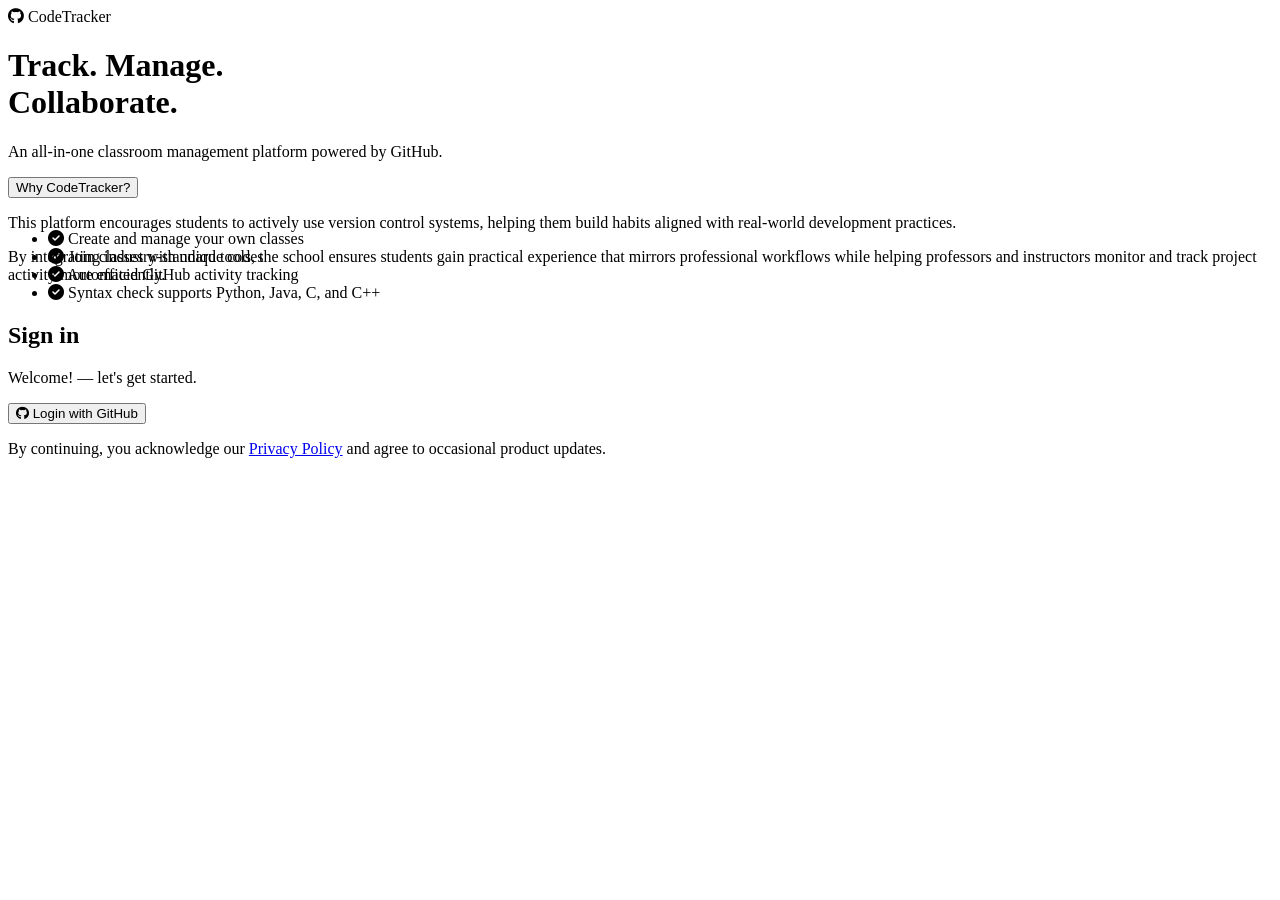
==== dashboard/index.html @ 749662f2 "Deadline Enforcement with Late Submission Flag & Classroom Search by Name" ====
<!DOCTYPE html>
<html lang="en">
<head>
    <meta charset="UTF-8">
    <meta name="viewport" content="width=device-width, initial-scale=1.0">
    <title>Dashboard - CodeTracker</title>
    <link rel="stylesheet" href="https://cdnjs.cloudflare.com/ajax/libs/font-awesome/6.4.0/css/all.min.css">
        <link rel="icon" type="image/png" href="/frontend/asset/git.png">
        <link rel="stylesheet" href="/frontend/css/dashboard.css">
</head>
<body>

    <!-- ── Header ─────────────────────────────────────────────────────────── -->
    <header class="dashboard-header">
        <div class="header-left">
            <div class="logo">
                <i class="fa-brands fa-github"></i>
                <span class="logo-text">CodeTracker</span>
            </div>
            <span class="header-divider"></span>
            <span class="header-label" id="welcomeMsg">Dashboard</span>
        </div>

        <div class="header-right">
            <div class="action-buttons">
                <button class="btn btn-compact search-class" id="searchClassBtn" type="button" aria-label="Search classrooms" aria-expanded="false" title="Search classrooms">
                    <i class="fas fa-search"></i>
                </button>
                <div class="header-search" id="headerSearch">
                    <i class="fas fa-search" aria-hidden="true"></i>
                    <input type="search" id="classSearchInput" placeholder="Search classrooms..." aria-label="Search classrooms by name" autocomplete="off">
                    <button type="button" id="clearClassSearchBtn" aria-label="Clear classroom search">
                        <i class="fas fa-times"></i>
                    </button>
                </div>
                <button class="btn btn-compact create-class" id="createClassBtn">
                    <i class="fas fa-plus"></i> <span class="btn-label">New Class</span>
                </button>
                <button class="btn btn-compact join-class" id="joinClassBtn">
                    <i class="fas fa-link"></i> <span class="btn-label">Join</span>
                </button>
            </div>

            <div class="profile">
                <div class="user-info">
                    <strong id="userName">Loading...</strong>
                </div>
                <div class="user-icon" id="userIcon"></div>

                <div class="profile-dropdown" id="profileDropdown">
                    <div class="profile-info">
                        <strong id="fullName"></strong>
                        <small id="username"></small>
                    </div>
                    <button class="dropdown-btn" id="viewProfileBtn">
                        <i class="fas fa-user-pen"></i> My Profile
                    </button>
                    <button class="dropdown-btn" id="logoutBtn">
                        <i class="fas fa-right-from-bracket"></i> Logout
                    </button>
                </div>
            </div>
        </div>
    </header>

    <!-- ── Main ───────────────────────────────────────────────────────────── -->
    <main class="dashboard-main">

        <div class="welcome-container is-hidden" id="welcomeBanner">
            <button type="button" class="welcome-hide-btn" id="hideWelcomeBtn" aria-label="Hide welcome message">&times;</button>
            <h1>Welcome, <span id="welcomeUser">User</span> 👋</h1>
            <p>We're glad to see you in the Codetracker.</p>
        </div>
        <!-- Tabs -->
        <div class="tabs-container">
            <button class="tab-button active" data-tab="created">
                My Classes <span class="tab-count">0</span>
            </button>
            <button class="tab-button" data-tab="joined">
                Joined Classes <span class="tab-count">0</span>
            </button>
        </div>

        <!-- Classroom Grid -->
        <div class="classroom-grid" id="classroomGrid">
            <div class="loading-message loading-state" aria-live="polite" aria-label="Loading classes">
                <span class="loading-spinner" aria-hidden="true"></span>
            </div>
        </div>

    </main>

    <!-- ── Create Class Modal ─────────────────────────────────────────────── -->
    <div class="modal" id="createModal">
        <div class="modal-content">
            <h2>Create New Class</h2>
            <p class="modal-subtitle">Set up your classroom with custom settings</p>

            <div>
                <label for="classNameInput">Class Name *</label>
                <input type="text" id="classNameInput" placeholder="e.g., Computer Science 101" required>
                <span class="field-hint">3–100 characters</span>
            </div>

            <div>
                <label for="classDescInput">Description</label>
                <textarea id="classDescInput" placeholder="Brief description of your class (optional)"></textarea>
                <span class="field-hint">Maximum 500 characters</span>
            </div>

            <div>
                <label for="maxStudentsInput">Maximum Students *</label>
                <input type="number" id="maxStudentsInput" value="100" min="1" max="100" required>
                <span class="field-hint">Between 1 and 100 students</span>
            </div>

            <div>
                <label class="toggle-option" for="passcodeToggle">
                    <div class="toggle-info">
                        <strong>Require Passcode</strong>
                        <small>Students need a passcode to join this class</small>
                    </div>
                    <div class="toggle-switch">
                        <input type="checkbox" id="passcodeToggle">
                        <span class="toggle-slider"></span>
                    </div>
                </label>
                <div id="passcodeSection" style="display:none;">
    <label for="passcodeInput">Passcode *</label>
    <div class="password-wrapper">
        <input type="password" id="passcodeInput" placeholder="Enter a secure passcode">
        <button type="button" class="toggle-password" data-target="passcodeInput">
            <i class="fas fa-eye"></i>
        </button>
    </div>
    <span class="field-hint">Minimum 4 characters</span>
</div>
            </div>
            <div class="modal-actions">
                <button class="btn cancel" id="cancelCreate">Cancel</button>
                <button class="btn primary" id="confirmCreate">Create Class</button>
            </div>
        </div>
    </div>

    <!-- ── Join Class Modal ───────────────────────────────────────────────── -->
    <div class="modal" id="joinModal">
        <div class="modal-content">
            <h2>Join a Class</h2>
            <p class="modal-subtitle">Enter the class code provided by your teacher</p>

            <div>
                <label for="classCodeInput">Class Code *</label>
                <input type="text" id="classCodeInput" placeholder="e.g., ABC123XYZ" required>
                <span class="field-hint">Enter the unique class code</span>
            </div>

            <div id="joinPasscodeSection" style="display:none;">
                <label for="joinPasscodeInput">Passcode *</label>
                <div class="password-wrapper">
                    <input type="password" id="joinPasscodeInput" placeholder="Enter the class passcode">
                    <button type="button" class="toggle-password" data-target="joinPasscodeInput">
                        <i class="fas fa-eye"></i>
                    </button>
                </div>
                <span class="field-hint">This field appears automatically when the class requires a passcode</span>
            </div>

            <div class="modal-actions">
                <button class="btn cancel" id="cancelJoin">Cancel</button>
                <button class="btn primary" id="confirmJoin">Join Class</button>
            </div>
        </div>
    </div>

    <!-- ── Profile Modal (Combined View + Edit) ────────────────────────── -->
    <div class="modal" id="profileModal">
        <div class="modal-content profile-modal-content">
            <div class="profile-modal-header">
                <h2><i class="fas fa-id-card"></i> My Profile</h2>
                <button class="profile-modal-close" id="closeProfileModal">&times;</button>
            </div>

            <div class="profile-modal-body">
                <!-- Left: Profile Picture -->
                <div class="profile-picture-section">
                    <div class="profile-picture-wrapper">
                        <div class="profile-picture-large" id="profilePictureLarge">
                            <span id="profileInitialsLarge"></span>
                        </div>
                        <div class="profile-picture-overlay" id="profilePictureOverlay">
                            <i class="fas fa-camera"></i>
                            <span>Change</span>
                        </div>
                    </div>
                    <input type="file" id="profilePictureInput" accept="image/*" style="display:none;">
                    <div class="profile-picture-actions">
                        <button class="btn-profile-action btn-upload" id="uploadPictureBtn">
                            <i class="fas fa-upload"></i> Upload Photo
                        </button>
                        <button class="btn-profile-action btn-remove" id="removePictureBtn">
                            <i class="fas fa-trash-alt"></i> Remove
                        </button>
                    </div>
                </div>

                <!-- Right: Editable Personal Information -->
                <div class="profile-info-section">
                    <div class="profile-form">
                        <div class="profile-form-row">
                            <div class="profile-form-group">
                                <label for="editFirstNameInput"><i class="fas fa-user"></i> First Name</label>
                                <input type="text" id="editFirstNameInput" placeholder="First name" required>
                            </div>
                            <div class="profile-form-group">
                                <label for="editLastNameInput"><i class="fas fa-user"></i> Last Name</label>
                                <input type="text" id="editLastNameInput" placeholder="Last name" required>
                            </div>
                        </div>
                        <div class="profile-form-row">
                            <div class="profile-form-group">
                                <label for="editPhoneInput"><i class="fas fa-phone"></i> Phone</label>
                                <input type="text" id="editPhoneInput" placeholder="+639171234567" required>
                            </div>
                            <div class="profile-form-group">
                                <label for="editGenderInput"><i class="fas fa-venus-mars"></i> Gender</label>
                                <select id="editGenderInput" required>
                                    <option value="MALE">Male</option>
                                    <option value="FEMALE">Female</option>
                                    <option value="OTHER">Other</option>
                                </select>
                            </div>
                        </div>
                        <div class="profile-form-group">
                            <label for="editBirthdayInput"><i class="fas fa-cake-candles"></i> Birthday</label>
                            <input type="date" id="editBirthdayInput" required>
                        </div>
                        <div class="profile-form-group">
                            <label for="editBioInput"><i class="fas fa-quote-left"></i> Bio</label>
                            <textarea id="editBioInput" placeholder="Tell something about yourself..."></textarea>
                        </div>
                        <div class="profile-form-actions">
                            <button class="btn cancel" id="cancelProfileModal">Cancel</button>
                            <button class="btn primary" id="saveProfileBtn"><i class="fas fa-check"></i> Save Changes</button>
                        </div>
                    </div>
                </div>
            </div>
        </div>
    </div>

    <!-- ── Manage Class Modal ─────────────────────────────────────────────── -->
    <div class="modal" id="manageModal">
        <div class="modal-content manage-modal-content">

            <div class="manage-modal-header">
                <div class="manage-header-title">
                    <i class="fas fa-layer-group"></i>
                    <span id="manageClassName">Classroom</span>
                </div>
                <button class="profile-modal-close" id="closeManageModal">&times;</button>
            </div>

            <div class="manage-modal-body">

                <!-- Stats -->
                <div class="manage-stats-section">
                    <p class="manage-section-label">Overview</p>
                    <div class="manage-stats-grid">
                        <div class="stat-tile">
                            <div class="stat-tile-icon students"><i class="fas fa-users"></i></div>
                            <div class="stat-tile-data">
                                <span class="stat-tile-value" id="statTotalStudents">—</span>
                                <span class="stat-tile-label">Students</span>
                            </div>
                        </div>
                        <div class="stat-tile">
                            <div class="stat-tile-icon activities"><i class="fas fa-list-check"></i></div>
                            <div class="stat-tile-data">
                                <span class="stat-tile-value" id="statTotalActivities">—</span>
                                <span class="stat-tile-label">Total Activities</span>
                            </div>
                        </div>
                        <div class="stat-tile">
                            <div class="stat-tile-icon active"><i class="fas fa-bolt"></i></div>
                            <div class="stat-tile-data">
                                <span class="stat-tile-value" id="statActiveActivities">—</span>
                                <span class="stat-tile-label">Active Activies</span>
                            </div>
                        </div>
                    </div>
                </div>

                <!-- Edit Settings -->
                <div class="manage-edit-section">
                    <p class="manage-section-label"><i class="fas fa-pen-to-square"></i> Class Settings</p>

                    <div>
                        <label for="manageNameInput">Class Name *</label>
                        <input type="text" id="manageNameInput" placeholder="e.g., Computer Science 101">
                    </div>

                    <div>
                        <label for="manageDescInput">Description</label>
                        <textarea id="manageDescInput" placeholder="Brief description (optional)"></textarea>
                    </div>

                    <div>
                        <label for="manageMaxInput">Maximum Students *</label>
                        <input type="number" id="manageMaxInput" min="1" max="100">
                    </div>

                    <div class="manage-form-actions">
                        <button class="btn primary" id="saveManageBtn"><i class="fas fa-check"></i> Save Changes</button>
                    </div>

                    <!-- Status Management -->
                    <div class="manage-status-section">
                        <div class="manage-status-header">
                            <p class="manage-section-label"><i class="fas fa-sliders-h"></i> Classroom Status</p>
                            <span class="manage-current-status" id="manageCurrentStatusBadge">Unknown</span>
                        </div>
                        <div class="status-management-row">
                            <div class="status-action-copy">
                                <strong>Close classroom</strong>
                                <small>This action is irreversible and should be used only after the class is finished.</small>
                            </div>
                            <button class="btn btn-status-update" id="updateStatusBtn"><i class="fas fa-lock"></i> Close Classroom</button>
                        </div>
                        <div class="manage-status-close-warning" id="manageCloseStatusWarning">
                            <i class="fas fa-triangle-exclamation"></i>
                            Once closed, this classroom cannot be reopened from the dashboard.
                        </div>
                    </div>
                </div>

                <!-- Danger Zone -->
                <div class="manage-danger-zone">
                    <p class="manage-section-label manage-danger-label"><i class="fas fa-triangle-exclamation"></i> Danger Zone</p>
                    <div class="danger-zone-row">
                        <div class="danger-zone-info">
                            <strong>Delete this classroom</strong>
                            <small>Irreversible. All students and activity data will be permanently removed.</small>
                        </div>
                        <button class="btn btn-danger" id="deleteClassBtn">
                            <i class="fas fa-trash-alt"></i> Delete
                        </button>
                    </div>

                    <!-- Typed confirmation (hidden until Delete is clicked) -->
                    <div class="delete-confirm-box" id="deleteConfirmBox">
                        <p class="delete-confirm-prompt">
                            Type or drag
                            <strong id="deleteConfirmTarget" draggable="true" title="Drag this classroom name into the input below"></strong>
                            into the field to confirm deletion:
                        </p>
                        <input type="text" id="deleteConfirmInput" placeholder="Type classroom name here" autocomplete="off">
                        <div class="delete-confirm-actions">
                            <button class="btn cancel" id="cancelDeleteBtn">Cancel</button>
                            <button class="btn btn-danger" id="confirmDeleteBtn" disabled>
                                <i class="fas fa-trash-alt"></i> Yes, delete permanently
                            </button>
                        </div>
                    </div>
                </div>

            </div>
        </div>
    </div>
   <div class="modal" id="tutorialModal">
    <div class="modal-content profile-modal-content">

        <div class="profile-modal-header">
            <h2><i class="fas fa-book"></i>Guides/Tutorials</h2>
            <button class="profile-modal-close" id="closeTutorialModal">&times;</button>
        </div>
        
        <div class="tutorial-container">
            <div class="tutorial-card" id="gitTutorialCard">
    <img src="/frontend/asset/gitbash.png">
    <h4>Git Bash Tutorial</h4>
    <p>Click to learn step-by-step</p>
</div>

<div class="tutorial-card" id="createClassTutorialCard">
    <i class="fas fa-plus-circle tutorial-icon"></i>
    <h4>Create Classroom</h4>
    <p>Learn how to create a class</p>
</div>

<div class="tutorial-card" id="joinClassTutorialCard">
    <i class="fas fa-sign-in-alt tutorial-icon"></i>
    <h4>Join Classroom</h4>
    <p>Learn how to join a class</p>
</div>
        </div>     
    </div>
    </div>
    
<div class="modal" id="helpModal">
    <div class="modal-content">
        <div class="profile-modal-header">
            <div class="title-container">
        <h2><i class="fab fa-github"></i> Git Tutorial</h2>
        <p class="modal-subtitle">Follow these steps to use Git version control to submit your activity.</p>
    </div>
            <button class="profile-modal-close" id="closeHelpModal">&times;</button>
        </div>
        
        <div class="tutorial-step">
            <p><b>Step 1:</b> Open the folder where your project is located.</p>
            <img src="/frontend/asset/step1.png" alt="Open Folder" class="tutorial-step-img">
        </div>

        <!-- Step 1: Right click -->
        <div class="tutorial-step">
            <p><b>Step 2:</b> Right-click inside the folder.</p>
            <img src="/frontend/asset/step8.png" alt="Right Click" class="tutorial-step-img">
        </div>

        <!-- Step 2: Show more options -->
        <div class="tutorial-step">
            <p><b>Step 3:</b> Click <em>Show more options</em> (if using Windows 11).</p>
            <img src="/frontend/asset/step2.png" alt="Show More Options" class="tutorial-step-img">
        </div>

        <!-- Step 3: Open Git Bash -->
        <div class="tutorial-step">
            <p><b>Step 4:</b> Click <em>Git Bash Here</em> to open the terminal.</p>
            <img src="/frontend/asset/step3.png" alt="Git Bash Here" class="tutorial-step-img">
        </div>

        <!-- Step 4: git add -->
        <div class="tutorial-step">
    <p><b>Step 5:</b> Type <code>git add .</code></p>
    <small>This adds all your changed files to the staging area (preparing them to be saved).</small>
    <img src="/frontend/asset/step4.png" alt="git add" class="tutorial-step-img">
</div>

<div class="tutorial-step">
    <p><b>Step 6:</b> Type <code>git commit -m "your message"</code></p>
    <small>This saves your changes with a message describing what you did.</small>
    <img src="/frontend/asset/step5.png" alt="git commit" class="tutorial-step-img">
</div>

<div class="tutorial-step">
    <p><b>Step 7:</b> Type <code>git pull</code></p>
    <small>This gets the latest updates from the repository (important before pushing).</small>
    <img src="/frontend/asset/step6.png" alt="git pull" class="tutorial-step-img">
</div>

<div class="tutorial-step">
    <p><b>Step 8:</b> Type <code>git push</code></p>
    <small>This uploads your changes to GitHub.</small>
    <img src="/frontend/asset/step7.png" alt="git push" class="tutorial-step-img">
</div>

<div class="tutorial-step">
    <p><b>Tip:</b> Want to learn more about using Git and GitHub through Git Bash?</p>
    <small>Click the <b><a class="learnmore" href="https://docs.github.com/get-started/using-git" target="_blank">
  Learn More
</a></b> button to explore a beginner-friendly guide that walks you through essential commands, version control basics, and how to manage your projects efficiently.</small>

</div>

    </div>
</div>
<div class="modal" id="createClassHelpModal">
    <div class="modal-content">
        <div class="profile-modal-header">              
            <div class="title-container">       
            <h2><i class="fas fa-plus-circle tutorial-icons"></i>Create Classroom Guide</h2>
            <p class="modal-subtitle">Follow these steps to use Git version control to submit your activity.</p>
            </div>
            
            <button class="profile-modal-close" id="closeCreateClassHelp">&times;</button>
        </div>

        <div class="tutorial-step">
            <p><b>Step 1:</b> Click "New Class".</p>
            <img src="/frontend/asset/cc4.png" alt="git pull" class="tutorial-step-img">
        </div>
        <div class="tutorial-step">
            <p><b>Step 2:</b> Fill up the class details.</p>
            <img src="/frontend/asset/cc1.png" alt="git pull" class="tutorial-step-img">
        </div>
        <div class="tutorial-step">
            <p><b>Step 3:</b> Click the switch below the "Require Passcode" (Only if creating private room).</p>
            <img src="/frontend/asset/cc2.png" alt="git pull" class="tutorial-step-img">
        </div>
        <div class="tutorial-step">
            <p><b>Step 4:</b> Click the switch below the "Require Approval" (Only if the creator wants to approve before letting some user get in).</p>
            <img src="/frontend/asset/cc3.png" alt="git pull" class="tutorial-step-img">
        </div>
        <div class="tutorial-step">
            <p><b>Step 5:</b> Click the "Create Class" to fully build to classroom.</p>
        </div>
        
    </div>
</div>

<!-- ✅ Join Class Tutorial -->
<div class="modal" id="joinClassHelpModal">
    <div class="modal-content">
        <div class="profile-modal-header">
            <div class="title-container">
            <h2><i class="fas fa-sign-in-alt tutorial-icons"></i>Join Classroom Guide</h2>
            <p class="modal-subtitle">Follow these steps to use Git version control to submit your activity.</p>
            </div>
            <button class="profile-modal-close" id="closeJoinClassHelp">&times;</button>
        </div>

        <div class="tutorial-step">
            <p><b>Step 1:</b> Click "Join".</p>
            <img src="/frontend/asset/js1.png" alt="git pull" class="tutorial-step-img">
        </div>
        <div class="tutorial-step">
            <p><b>Step 2:</b> Enter class code (Only if your joining private room).</p>
            <img src="/frontend/asset/js2.png" alt="git pull" class="tutorial-step-img">
        </div>
        <div class="tutorial-step">
            <p><b>Step 3:</b> Click "Join Class".</p>
        </div>
    </div>
</div>
    <button class="floating-dropdown-btn" id="viewTutorialsBtn"> <i class="fas fa-question"></i></button> 
    <!-- Image Preview Modal -->
<div class="image-preview" id="imagePreview">
    <span class="close-preview" id="closePreview">&times;</span>
    <img id="previewImg">
</div> 
    <script src="/frontend/script/api-client.js"></script>
    <script src="/frontend/script/dashboard.js"></script>
</body>
</html>
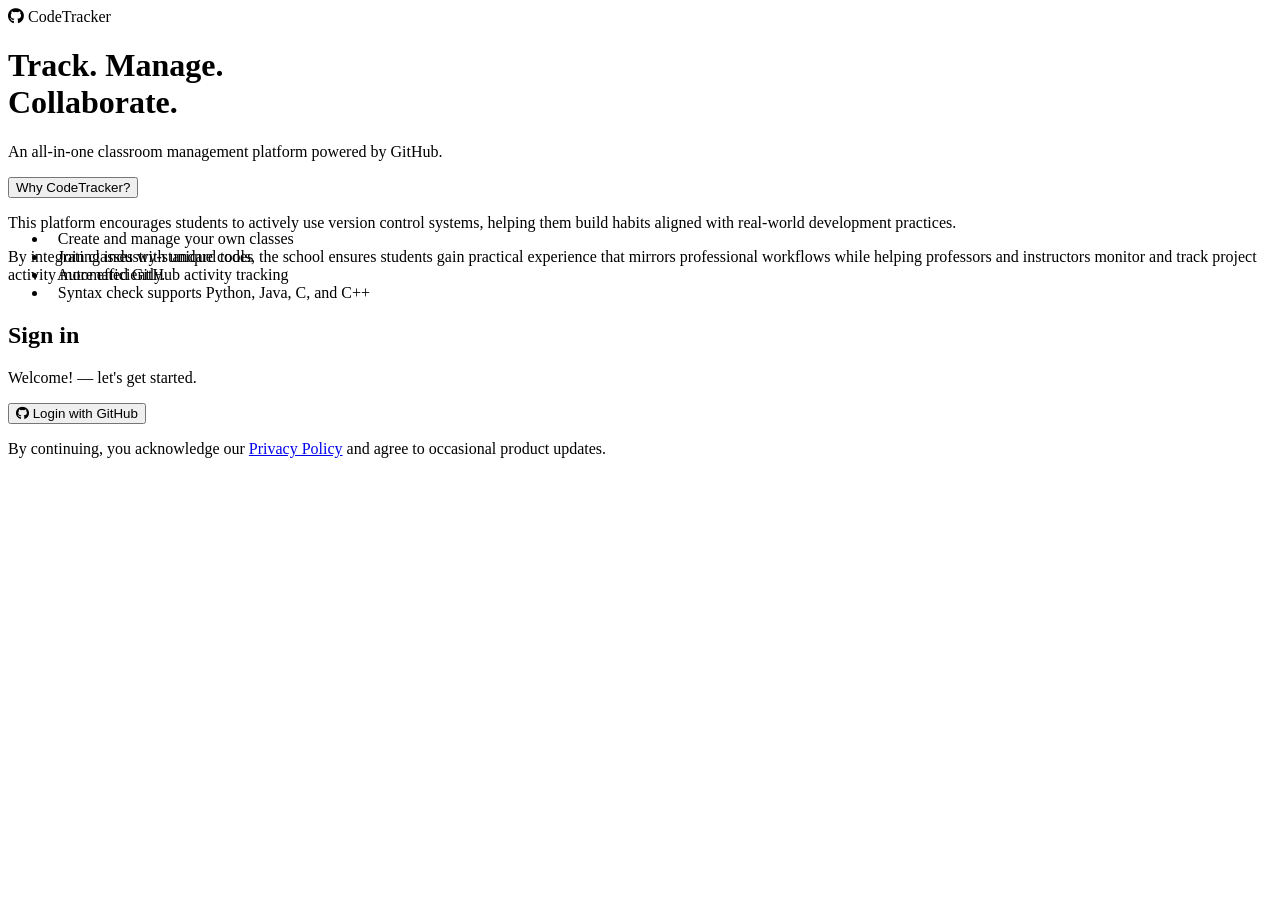
==== commit 5c17af90: "Another Retake Search" ====
--- a/dashboard/index.html
+++ b/dashboard/index.html
@@ -29,9 +29,6 @@
                 <div class="header-search" id="headerSearch">
                     <i class="fas fa-search" aria-hidden="true"></i>
                     <input type="search" id="classSearchInput" placeholder="Search classrooms..." aria-label="Search classrooms by name" autocomplete="off">
-                    <button type="button" id="clearClassSearchBtn" aria-label="Clear classroom search">
-                        <i class="fas fa-times"></i>
-                    </button>
                 </div>
                 <button class="btn btn-compact create-class" id="createClassBtn">
                     <i class="fas fa-plus"></i> <span class="btn-label">New Class</span>
--- a/frontend/css/dashboard.css
+++ b/frontend/css/dashboard.css
@@ -0,0 +1,1993 @@
+    /* Global responsive fixes */
+* {
+    max-width: 100%;
+    min-width: 0;
+}
+
+html {
+    overflow-x: hidden;
+    scroll-behavior: smooth;
+}
+    
+    /* ── Reset ────────────────────────────────────────────────────── */
+    *, *::before, *::after { margin: 0; padding: 0; box-sizing: border-box; }
+
+    /* Disable drag/highlight text selection across the app */
+    * {
+        -webkit-user-select: none;
+        user-select: none;
+    }
+
+    input, textarea, select, [contenteditable="true"] {
+        -webkit-user-select: text;
+        user-select: text;
+    }
+
+    body {
+        font-family: -apple-system, BlinkMacSystemFont, 'Segoe UI', Roboto, Oxygen, Ubuntu, Cantarell, sans-serif;
+        background: #0d1117;
+        color: #c9d1d9;
+        min-height: 100vh;
+        min-width: 320px;
+    }
+
+    ::-webkit-scrollbar       { width: 5px; height: 5px; }
+    ::-webkit-scrollbar-track { background: transparent; }
+    ::-webkit-scrollbar-thumb { background: #30363d; border-radius: 3px; }
+
+    /* ── Header ───────────────────────────────────────────────────── */
+    .dashboard-header {
+        background: #161b22;
+        padding: 0 20px;
+        height: 48px;
+        display: flex;
+        justify-content: space-between;
+        align-items: center;
+        border-bottom: 1px solid #21262d;
+        position: sticky;
+        position: relative;
+        top: 0;
+        z-index: 100;
+    }
+
+    .header-left {
+        display: flex;
+        align-items: center;
+        gap: 12px;
+    }
+
+    .logo {
+        display: flex;
+        align-items: center;
+        gap: 8px;
+        font-size: 16px;
+        font-weight: 700;
+        color: #58a6ff;
+    }
+    .logo i { font-size: 20px; }
+
+    .logo-text { line-height: 1; }
+
+    .header-divider {
+        width: 1px;
+        height: 20px;
+        background: #21262d;
+    }
+
+    .header-label {
+        font-size: 17px;
+        color: white;
+        font-weight: bold;
+    }
+
+    .header-right {
+        display: flex;
+        align-items: center;
+        gap: 14px;
+    }
+
+    .action-buttons {
+        display: flex;
+        gap: 6px;
+        align-items: center;
+        position: static;
+    }
+
+    .search-class {
+        width: 34px;
+        justify-content: center;
+        padding: 6px 0;
+        flex-shrink: 0;
+    }
+
+    .header-search {
+        position: absolute;
+        left: 50%;
+        top: 50%;
+        transform: translate(-50%, -50%) scale(0.96);
+        width: min(420px, calc(100vw - 220px));
+        display: flex;
+        align-items: center;
+        gap: 8px;
+        padding: 8px 10px;
+        border-radius: 999px;
+        border: 1px solid #30363d;
+        background: #0d1117;
+        box-shadow: 0 12px 30px rgba(0, 0, 0, 0.35);
+        opacity: 0;
+        pointer-events: none;
+        visibility: hidden;
+        transition: opacity 0.16s ease, transform 0.16s ease, visibility 0.16s ease;
+        z-index: 120;
+    }
+
+    .header-search.is-open {
+        opacity: 1;
+        pointer-events: auto;
+        visibility: visible;
+        transform: translate(-50%, -50%) scale(1);
+    }
+
+    .header-search i {
+        color: #58a6ff;
+        font-size: 12px;
+        flex-shrink: 0;
+    }
+
+    .header-search input {
+        width: 100%;
+        background: transparent;
+        border: none;
+        outline: none;
+        color: #e6edf3;
+        font-size: 13px;
+    }
+
+    .header-search input::placeholder {
+        color: #8b949e;
+    }
+
+    /* ── Buttons ──────────────────────────────────────────────────── */
+    .btn {
+        padding: 6px 14px;
+        border-radius: 6px;
+        border: none;
+        cursor: pointer;
+        font-size: 12px;
+        font-weight: 500;
+        transition: background 0.15s ease, transform 0.15s ease, box-shadow 0.15s ease;
+        display: inline-flex;
+        align-items: center;
+        gap: 5px;
+        white-space: nowrap;
+    }
+
+    .btn.create-class       { background: white; color: black; }
+    .btn.create-class:hover { background: rgb(224, 223, 223); transform: translateY(-1px); box-shadow: 0 2px 8px rgba(0,0,0,0.2); }
+    .btn.join-class         { background: #21262d; color: #c9d1d9; border: 1px solid #30363d; }
+    .btn.join-class:hover   { background: #30363d; transform: translateY(-1px); box-shadow: 0 2px 8px rgba(0,0,0,0.2); }
+
+    .btn-primary            { background: white; color: black; flex: 1;transition: all 0.2s ease; }
+    .btn-primary:hover      { background: rgb(224, 223, 223); }
+    .btn-secondary          { background: #21262d; color: #c9d1d9; border: 1px solid #30363d; flex: 1;transition: all 0.2s ease; }
+    .btn-secondary:hover    { background: #30363d; border-color: #484f58; }
+    .btn.leave-room          { background: rgba(220, 53, 69, 0.1); color: #dc3545; border: 1px solid #dc3545; flex: 1; transition: all 0.2s ease; }
+    .btn.leave-room:hover    { background: #dc3545; border-color: #dc3545; color: #fff;  }
+
+    
+
+    .btn.cancel             { background: transparent; color: #8b949e; border: 1px solid #30363d; }
+    .btn.cancel:hover       { color: #f85149;
+        background: rgba(248,81,73,0.1); }
+    .btn.primary            { background: white; color: black; }
+    .btn.primary:hover      { background: rgb(224, 223, 223); }
+    .btn.primary:disabled   { background: #21262d; color: #484f58; cursor: not-allowed; }
+
+    /* ── Profile area ─────────────────────────────────────────────── */
+    .profile {
+        display: flex;
+        align-items: center;
+        gap: 8px;
+        position: relative;
+    }
+
+    .user-info { display: flex; align-items: center; }
+    .user-info strong { font-size: 12px; color: #8b949e; font-weight: 500; }
+
+    .user-icon {
+        width: 30px; height: 30px; min-width: 30px;
+        border-radius: 50%;
+        background: white;
+        display: flex; align-items: center; justify-content: center;
+        font-weight: 600; font-size: 11px; color: black;
+        cursor: pointer;
+        transition: opacity 0.15s;
+        overflow: hidden;
+    }
+    .user-icon img { width: 100%; height: 100%; object-fit: cover; border-radius: 50%; }
+    .user-icon:hover { opacity: 0.85; }
+
+    /* ── Dropdown ─────────────────────────────────────────────────── */
+    .profile-dropdown {
+        position: absolute;
+        top: 40px; right: 0;
+        background: #161b22;
+        border: 1px solid #30363d;
+        border-radius: 8px;
+        padding: 6px;
+        min-width: 180px;
+        display: none;
+        box-shadow: 0 8px 24px rgba(0,0,0,0.5);
+        z-index: 200;
+    }
+    .profile-dropdown.show { display: block; }
+
+    .profile-info {
+        padding: 8px 10px;
+        border-bottom: 1px solid #21262d;
+        margin-bottom: 4px;
+    }
+    .profile-info strong { display: block; color: #c9d1d9; font-size: 12px; margin-bottom: 1px; }
+    .profile-info small  { color: #8b949e; font-size: 11px; }
+
+    .dropdown-btn {
+        width: 100%;
+        padding: 7px 10px;
+        background: transparent;
+        border: none;
+        color: #c9d1d9;
+        text-align: left;
+        cursor: pointer;
+        border-radius: 5px;
+        font-size: 12px;
+        transition: background 0.12s;
+    }
+    .dropdown-btn:hover { background: #21262d; }
+    .dropdown-btn i { width: 16px; margin-right: 6px; font-size: 11px; }
+
+    /* ── Main ─────────────────────────────────────────────────────── */
+    .dashboard-main {
+        max-width: 1200px;
+        margin: 0 auto;
+        padding: 16px 20px 32px;
+    }
+
+    /* ── Welcome Section ───────────────────────────────────────── */
+    
+
+    .welcome-left {
+        display: flex;
+        flex-direction: column;
+    }
+
+    .welcome-title {
+        font-size: 20px;
+        font-weight: 700;
+        color: #e6edf3;
+    }
+
+    .welcome-title span {
+        color: #58a6ff;
+    }
+
+    .welcome-subtitle {
+        font-size: 12px;
+        color: #8b949e;
+        margin-top: 2px;
+    }
+
+    .welcome-actions {
+        display: flex;
+        gap: 8px;
+    }
+    /* ── Tabs ─────────────────────────────────────────────────────── */
+.tabs-container {
+        display: grid;
+        grid-template-columns: repeat(2, minmax(0, 1fr));
+        gap: 6px;
+        margin-bottom: 14px;
+        background: #11161d;
+        border: 1px solid #2b3340;
+        border-radius: 10px;
+        padding: 6px;
+    }
+
+    .tab-button {
+        padding: 10px 14px;
+        background: transparent;
+        border: none;
+        color: #9aa6b2;
+        cursor: pointer;
+        font-size: 13px;
+        font-weight: 600;
+        border-radius: 8px;
+        transition: all 0.18s ease;
+        display: flex;
+        align-items: center;
+        justify-content: center;
+        gap: 8px;
+        white-space: nowrap;
+    }
+    .tab-button:hover  { color: #dce6f0; background: #1a2230; }
+    .tab-button.active {
+        color: #f0f6fc;
+        background: linear-gradient(180deg, #2d4158 0%, #24384d 100%);
+        box-shadow: inset 0 0 0 1px rgba(88, 166, 255, 0.45);
+    }
+
+    .tab-count {
+        background: rgba(88, 166, 255, 0.16);
+        color: #8ec5ff;
+        padding: 0 7px;
+        border-radius: 999px;
+        font-size: 11px;
+        font-weight: 600;
+        line-height: 20px;
+        min-width: 20px;
+        text-align: center;
+    }
+    .tab-button.active .tab-count { background: #58a6ff; color: #06121f; }
+
+    /* ── Grid ─────────────────────────────────────────────────────── */
+    .classroom-grid {
+        display: grid;
+        grid-template-columns: repeat(auto-fill, minmax(300px, 1fr));
+        gap: 12px;
+    }
+
+    .empty-message,
+    .loading-message,
+    .error-message {
+        grid-column: 1 / -1;
+        text-align: center;
+        padding: 40px 16px;
+        color: #484f58;
+        font-size: 13px;
+        background: #161b22;
+        border-radius: 8px;
+        border: 1px solid #21262d;
+    }
+    .loading-message {
+        min-height: 140px;
+    }
+    .error-message { color: #f85149; border-color: #da3633; }
+    .loading-state {
+        display: flex;
+        align-items: center;
+        justify-content: center;
+        gap: 10px;
+    }
+    .loading-spinner {
+        width: 16px;
+        height: 16px;
+        border: 2px solid rgba(88, 166, 255, 0.25);
+        border-top-color: #58a6ff;
+        border-radius: 50%;
+        animation: spin-loading 0.8s linear infinite;
+        flex-shrink: 0;
+    }
+    @keyframes spin-loading {
+        to { transform: rotate(360deg); }
+    }
+
+    /* ── Cards ────────────────────────────────────────────────────── */
+    .class-card {
+        background: #161b22;
+        border-radius: 8px;
+        padding: 16px;
+        border: 1px solid #21262d;
+        transition: border-color 0.15s;
+        display: flex;
+        flex-direction: column;
+        height: 100%;
+    }
+    .class-card:hover { border-color: #30363d; }
+
+    .class-card-header {
+        display: flex;
+        justify-content: space-between;
+        align-items: center;
+        margin-bottom: 6px;
+        gap: 8px;
+    }
+
+    .class-name {
+        color: #58a6ff;
+        margin: 0;
+        font-size: 15px;
+        font-weight: 600;
+        flex: 1;
+        line-height: 1.3;
+        white-space: nowrap;
+        overflow: hidden;
+        text-overflow: ellipsis;
+    }
+
+    .badge {
+        padding: 2px 8px;
+        border-radius: 8px;
+        font-size: 9px;
+        font-weight: 600;
+        text-transform: uppercase;
+        letter-spacing: 0.3px;
+        flex-shrink: 0;
+    }
+    .badge-owner  { background: rgba(31,111,235,0.15); color: #58a6ff; }
+    .badge-member { background: rgba(35,134,54,0.15); color: #3fb950; }
+
+    .class-description {
+        color: #8b949e;
+        margin: 0 0 10px;
+        font-size: 12px;
+        line-height: 1.45;
+        flex: 1;
+        display: -webkit-box;
+        -webkit-line-clamp: 2;
+        -webkit-box-orient: vertical;
+        overflow: hidden;
+    }
+
+    .class-info {
+        display: flex;
+        align-items: center;
+        gap: 14px;
+        padding: 8px 0;
+        border-top: 1px solid #21262d;
+        flex-wrap: wrap;
+    }
+
+    .info-item {
+        display: flex;
+        align-items: center;
+        gap: 5px;
+        color: #8b949e;
+        font-size: 11px;
+    }
+    .info-item i      { color: #484f58; width: 12px; text-align: center; font-size: 10px; }
+    .info-item strong { color: #c9d1d9; font-weight: 600; }
+    .info-code-row {
+        display: inline-flex;
+        align-items: center;
+        gap: 6px;
+    }
+    .copy-code-btn {
+        display: inline-flex;
+        align-items: center;
+        justify-content: center;
+        width: 20px;
+        height: 20px;
+        padding: 0;
+        border: 1px solid #30363d;
+        border-radius: 4px;
+        background: #161b22;
+        color: #8b949e;
+        cursor: pointer;
+        transition: background-color .2s ease, border-color .2s ease, color .2s ease;
+    }
+    .copy-code-btn i {
+        width: auto;
+        color: inherit;
+        font-size: 10px;
+    }
+    .copy-code-btn:hover,
+    .copy-code-btn:focus-visible {
+        background: #21262d;
+        border-color: #58a6ff;
+        color: #c9d1d9;
+        outline: none;
+    }
+
+    .class-settings {
+        display: flex;
+        gap: 4px;
+        flex-wrap: wrap;
+        margin-top: 2px;
+    }
+
+    .setting-badge {
+        padding: 2px 8px;
+        background: #21262d;
+        border-radius: 4px;
+        font-size: 10px;
+        color: #8b949e;
+        display: flex;
+        align-items: center;
+        gap: 4px;
+    }
+    .setting-badge i { color: #484f58; font-size: 9px; }
+
+    .class-actions {
+        display: flex;
+        gap: 6px;
+        margin-top: 10px;
+        padding-top: 10px;
+        border-top: 1px solid #21262d;
+    }
+
+    .class-actions .btn {
+        font-size: 12px;
+        padding: 6px 12px;
+    }
+
+    /* ── Modal ────────────────────────────────────────────────────── */
+    .modal {
+        position: fixed;
+        inset: 0;
+        background: rgba(0,0,0,0.6);
+        z-index: 1000;
+        align-items: center;
+        justify-content: center;
+        opacity: 0;
+        visibility: hidden;
+        transition: opacity 0.25s ease, visibility 0.25s ease;
+        backdrop-filter: blur(3px);
+    }
+
+    .modal.show {
+        opacity: 1;
+        visibility: visible;
+    }
+
+    .modal-content {
+        background: #161b22;
+        border: 1px solid #30363d;
+        border-radius: 10px;
+        width: 440px;
+        max-width: 90%;
+        max-height: 90vh;
+        overflow-y: auto;
+        padding: 15px; /* IMPORTANT */
+        transform: scale(0.95);
+        transition: transform 0.25s ease;
+    }
+
+    .modal.show .modal-content {
+        transform: scale(1);
+    }
+
+    .modal-content h2      { color: #e6edf3; margin-bottom: 3px; font-size: 17px; font-weight: 700; }
+    .modal-content .shems  { color: #8b949e; margin-bottom: 16px; font-size: 12px; }
+    .modal-subtitle        { color: #8b949e; margin-bottom: 16px; font-size: 12px; }
+    .modal-content > div   { margin-bottom: 12px; }
+
+    .modal-content label {
+        display: block;
+        color: #c9d1d9;
+        font-size: 12px;
+        font-weight: 500;
+        margin-bottom: 4px;
+    }
+
+    .modal-content input[type="text"],
+    .modal-content input[type="number"],
+    .modal-content input[type="date"],
+    .modal-content input[type="tel"],
+    .modal-content input[type="password"],
+    .modal-content select,
+    .modal-content textarea {
+        width: 100%;
+        padding: 8px 10px;
+        background: #0d1117;
+        border: 1px solid #30363d;
+        border-radius: 6px;
+        color: #c9d1d9;
+        font-size: 13px;
+        font-family: 'Poppins', sans-serif;
+        transition: border-color 0.12s;
+    }
+
+    .modal-content input:focus,
+    .modal-content select:focus,
+    .modal-content textarea:focus {
+        outline: none;
+        border-color: #58a6ff;
+    }
+
+    .modal-content textarea { min-height: 60px; resize: vertical; }
+    .field-hint { display: block; color: #484f58; font-size: 10px; margin-top: 3px; }
+
+    /* ── Status Dropdown ──────────────────────────────────────────── */
+    .status-dropdown-wrapper {
+        position: relative;
+        width: 100%;
+    }
+
+    .status-dropdown-input {
+        width: 100%;
+        padding: 8px 32px 8px 10px !important;
+        background: #0d1117 !important;
+        border: 1px solid #30363d !important;
+        border-radius: 6px !important;
+        color: #c9d1d9 !important;
+        font-size: 13px !important;
+        cursor: pointer !important;
+        user-select: none !important;
+        transition: all 0.12s !important;
+    }
+
+    .status-dropdown-input:hover {
+        border-color: #484f58 !important;
+    }
+
+    .status-dropdown-input:focus {
+        outline: none !important;
+        border-color: #58a6ff !important;
+        box-shadow: 0 0 0 3px rgba(88, 166, 255, 0.1) !important;
+    }
+
+    .status-dropdown-input.open {
+        border-bottom-left-radius: 0 !important;
+        border-bottom-right-radius: 0 !important;
+        border-color: #58a6ff !important;
+    }
+
+    .status-dropdown-icon {
+        position: absolute;
+        right: 10px;
+        top: 50%;
+        transform: translateY(-50%);
+        pointer-events: none;
+        color: #8b949e;
+        display: flex;
+        align-items: center;
+        font-size: 12px;
+    }
+
+    .status-dropdown-input.open ~ .status-dropdown-icon i {
+        transform: rotate(180deg);
+    }
+
+    .status-dropdown-menu {
+        position: absolute;
+        top: 100%;
+        left: 0;
+        right: 0;
+        background: #0d1117;
+        border: 1px solid #58a6ff;
+        border-top: none;
+        border-bottom-left-radius: 6px;
+        border-bottom-right-radius: 6px;
+        max-height: 0;
+        overflow: hidden;
+        opacity: 0;
+        pointer-events: none;
+        transition: max-height 0.15s, opacity 0.15s;
+        z-index: 50;
+        box-shadow: 0 4px 12px rgba(0, 0, 0, 0.3);
+    }
+
+    .status-dropdown-menu.open {
+        max-height: 200px;
+        opacity: 1;
+        pointer-events: auto;
+    }
+
+    .status-option {
+        padding: 10px 10px;
+        color: #c9d1d9;
+        font-size: 13px;
+        cursor: pointer;
+        transition: background 0.12s;
+        display: flex;
+        align-items: center;
+        gap: 8px;
+        border-bottom: 1px solid #21262d;
+    }
+
+    .status-option:last-child {
+        border-bottom: none;
+    }
+
+    .status-option:hover {
+        background: #161b22;
+    }
+
+    .status-option.selected {
+        background: rgba(88, 166, 255, 0.15);
+        color: #58a6ff;
+        font-weight: 500;
+    }
+
+    .status-option.disabled {
+        color: #484f58;
+        cursor: not-allowed;
+        pointer-events: none;
+    }
+
+    .status-label {
+        flex: 1;
+    }
+
+    .status-option.selected::before {
+        content: '✓';
+        color: #58a6ff;
+        font-weight: bold;
+        font-size: 14px;
+    }
+
+    /* ── Status Management Section ────────────────────────────────────── */
+    .manage-status-section {
+        margin-top: 16px;
+        padding: 14px;
+        border: 1px solid #30363d;
+        border-radius: 10px;
+        background:
+            linear-gradient(180deg, rgba(88, 166, 255, 0.08) 0%, rgba(88, 166, 255, 0.02) 100%),
+            #0d1117;
+    }
+
+    .manage-status-section .manage-section-label {
+        margin-bottom: 12px !important;
+        color: #c9d1d9;
+        font-size: 12px;
+        font-weight: 500;
+    }
+
+    .manage-status-header {
+        display: flex;
+        align-items: center;
+        justify-content: space-between;
+        gap: 10px;
+    }
+
+    .manage-current-status {
+        display: inline-flex;
+        align-items: center;
+        gap: 6px;
+        padding: 4px 8px;
+        border-radius: 999px;
+        font-size: 10px;
+        font-weight: 700;
+        letter-spacing: 0.04em;
+        text-transform: uppercase;
+        border: 1px solid #30363d;
+        color: #c9d1d9;
+        background: #161b22;
+    }
+
+    .manage-current-status.active {
+        color: #3fb950;
+        border-color: rgba(63, 185, 80, 0.55);
+        background: rgba(63, 185, 80, 0.12);
+    }
+
+    .manage-current-status.closed {
+        color: #f2cc60;
+        border-color: rgba(242, 204, 96, 0.55);
+        background: rgba(242, 204, 96, 0.12);
+    }
+
+    .manage-current-status.archived {
+        color: #8b949e;
+        border-color: rgba(139, 148, 158, 0.55);
+        background: rgba(139, 148, 158, 0.16);
+    }
+
+    .status-management-row {
+        display: flex;
+        gap: 10px;
+        align-items: center;
+        margin-top: 10px;
+    }
+
+    .status-action-copy {
+        flex: 1;
+        min-width: 0;
+    }
+
+    .status-action-copy strong {
+        display: block;
+        font-size: 12px;
+        color: #e6edf3;
+        margin-bottom: 2px;
+    }
+
+    .status-action-copy small {
+        display: block;
+        font-size: 11px;
+        color: #8b949e;
+        line-height: 1.4;
+    }
+
+    .btn-status-update {
+        background: #238636;
+        color: white;
+        border: none;
+        padding: 8px 14px;
+        border-radius: 6px;
+        font-size: 12px;
+        font-weight: 500;
+        cursor: pointer;
+        transition: background 0.15s;
+        display: inline-flex;
+        align-items: center;
+        gap: 6px;
+        white-space: nowrap;
+        height: 38px;
+        margin-top: 0;
+    }
+
+    .btn-status-update:hover {
+        background: #2ea043;
+    }
+
+    .btn-status-update:disabled {
+        background: #21262d;
+        color: #484f58;
+        cursor: not-allowed;
+    }
+
+    .btn-status-update i {
+        font-size: 11px;
+    }
+
+    .manage-status-close-warning {
+        display: none;
+        margin-top: 10px;
+        padding: 8px 10px;
+        border-radius: 8px;
+        border: 1px solid rgba(242, 204, 96, 0.45);
+        background: rgba(242, 204, 96, 0.1);
+        color: #f2cc60;
+        font-size: 11px;
+        line-height: 1.4;
+    }
+
+    .manage-status-close-warning.show {
+        display: block;
+    }
+
+    .manage-status-section .field-hint {
+        margin-top: 8px !important;
+    }
+
+   
+    /* ── Toggle ───────────────────────────────────────────────────── */
+    .toggle-option {
+        display: flex;
+        justify-content: space-between;
+        align-items: center;
+        padding: 8px 10px;
+        background: #0d1117;
+        border-radius: 6px;
+        cursor: pointer;
+    }
+    .toggle-info strong { display: block; color: #c9d1d9; font-size: 12px; margin-bottom: 1px; }
+    .toggle-info small  { color: #8b949e; font-size: 10px; }
+
+    .toggle-switch { position: relative; width: 36px; height: 18px; flex-shrink: 0; }
+    .toggle-switch input { opacity: 0; width: 0; height: 0; }
+
+    .toggle-slider {
+        position: absolute; cursor: pointer; inset: 0;
+        background: #30363d; transition: 0.2s; border-radius: 18px;
+    }
+    .toggle-slider:before {
+        position: absolute; content: "";
+        height: 14px; width: 14px;
+        left: 2px; bottom: 2px;
+        background: white; transition: 0.2s; border-radius: 50%;
+    }
+    input:checked + .toggle-slider          { background: #238636; }
+    input:checked + .toggle-slider:before   { transform: translateX(18px); }
+
+    #passcodeSection { display: none; margin-top: 8px; }
+
+    /* ── Modal Actions ────────────────────────────────────────────── */
+    .modal-actions {
+        display: flex;
+        gap: 8px;
+        justify-content: flex-end;
+        margin-top: 16px;
+        padding-top: 12px;
+        border-top: 1px solid #21262d;
+    }
+
+    /* ── Notification ─────────────────────────────────────────────── */
+    .notification {
+        position: fixed;
+        top: 12px; right: 12px;
+        padding: 10px 16px;
+        border-radius: 6px;
+        color: white;
+        font-weight: 500;
+        font-size: 12px;
+        z-index: 10000;
+        box-shadow: 0 4px 12px rgba(0,0,0,0.3);
+        max-width: 340px;
+    }
+
+    /* ── Profile Modal ────────────────────────────────────────────── */
+    .profile-modal-content {
+        max-width: 660px !important;
+        width: 92% !important;
+        padding: 0 !important;
+        overflow: hidden;
+        border-radius: 10px !important;
+        border: 1px solid #30363d !important;
+        background: #0d1117 !important;
+    }
+
+    .profile-modal-header {
+        display: flex;
+        justify-content: space-between;
+        align-items: center;
+        padding: 12px 20px;
+        background: #161b22;
+        border-bottom: 1px solid #21262d;
+    }
+    .profile-modal-header h2 {
+        margin: 0;
+        font-size: 15px;
+        color: #e6edf3;
+        display: flex;
+        align-items: center;
+        gap: 7px;
+    }
+    .profile-modal-header h2 i { color: #58a6ff; font-size: 14px; }
+
+    .title-container {
+    display: flex;
+    flex-direction: column; /* stack title and subtitle */
+}
+
+.modal-subtitle {
+    font-size: 0.85rem;
+    color: #aaa;
+    margin-top: 3px;
+    font-weight: normal;
+}
+    .profile-modal-close {
+        background: none;
+        border: none;
+        color: #484f58;
+        font-size: 20px;
+        cursor: pointer;
+        line-height: 1;
+        padding: 2px 5px;
+        transition: color 0.12s;
+        border-radius: 4px;
+    }
+    .profile-modal-close:hover {
+        color: #f85149;
+        background: rgba(248,81,73,0.1);
+    }
+
+    .profile-modal-body { 
+        display: flex;
+        padding: 14px 16px; /* reduced vertical space */
+        justify-content: flex-start;
+    }
+
+    /* Left column */
+    .profile-picture-section {
+        flex: 0 0 190px;
+        display: flex;
+        flex-direction: column;
+        align-items: center;
+        justify-content: center;
+        padding: 20px 16px;
+        background: #161b22;
+        border-right: 1px solid #21262d;
+        gap: 12px;
+    }
+
+    .profile-picture-wrapper {
+        position: relative;
+        width: 110px; height: 110px;
+        border-radius: 50%;
+        cursor: pointer;
+    }
+
+    .profile-picture-large {
+        width: 110px; height: 110px;
+        border-radius: 50%;
+        background: white;
+        display: flex;
+        align-items: center;
+        justify-content: center;
+        font-size: 34px;
+        font-weight: 700;
+        color: black;
+        overflow: hidden;
+        border: 2px solid #30363d;
+        transition: border-color 0.15s;
+    }
+    .profile-picture-wrapper:hover .profile-picture-large { border-color: #58a6ff; }
+
+    .profile-picture-large img {
+        width: 100%; height: 100%;
+        object-fit: cover; border-radius: 50%;
+    }
+
+    .profile-picture-overlay {
+        position: absolute; inset: 0;
+        border-radius: 50%;
+        background: rgba(0,0,0,0.55);
+        display: flex; flex-direction: column;
+        align-items: center; justify-content: center;
+        opacity: 0; transition: opacity 0.15s;
+        color: #fff; font-size: 11px; gap: 2px;
+        pointer-events: none;
+    }
+
+    .profile-picture-wrapper:hover .profile-picture-overlay { opacity: 1; }
+
+    .profile-picture-actions {
+        display: flex;
+        flex-direction: column;
+        gap: 4px;
+        width: 100%;
+    }
+
+    .btn-profile-action {
+        width: 100%;
+        padding: 6px 8px;
+        border-radius: 6px;
+        border: 1px solid #30363d;
+        background: #21262d;
+        color: #c9d1d9;
+        font-size: 11px;
+        cursor: pointer;
+        display: flex;
+        align-items: center;
+        justify-content: center;
+        gap: 5px;
+        transition: all 0.12s;
+        font-weight: 500;
+    }
+    .btn-profile-action.btn-upload:hover { background: #1f6feb; border-color: #1f6feb; color: #fff; }
+    .btn-profile-action.btn-remove:hover { background: rgba(248,81,73,0.12); border-color: #f85149; color: #f85149; }
+    .btn-profile-action:disabled { opacity: 0.4; cursor: not-allowed; }
+
+    /* Right column */
+    .profile-info-section {
+        flex: 1;
+        padding: 20px;
+        display: flex;
+        flex-direction: column;
+        overflow-y: auto;
+        max-height: calc(100vh - 160px);
+    }
+
+    .profile-form {
+        display: flex;
+        flex-direction: column;
+        gap: 8px;
+    }
+
+    .profile-form-row {
+        display: flex;
+        gap: 8px;
+    }
+
+    .profile-form-group {
+        flex: 1;
+        display: flex;
+        flex-direction: column;
+    }
+
+    .profile-form-group label {
+        display: flex;
+        align-items: center;
+        gap: 5px;
+        font-size: 11px;
+        color: #8b949e;
+        font-weight: 500;
+        margin-bottom: 4px;
+    }
+    .profile-form-group label i {
+        color: #484f58;
+        width: 12px;
+        text-align: center;
+        font-size: 11px;
+    }
+
+    .profile-form-group input,
+    .profile-form-group select,
+    .profile-form-group textarea {
+        width: 100%;
+        padding: 8px 10px;
+        background: #0d1117;
+        border: 1px solid #30363d;
+        border-radius: 6px;
+        color: #c9d1d9;
+        font-size: 13px;
+        transition: border-color 0.12s;
+    }
+
+    .profile-form-group input:focus,
+    .profile-form-group select:focus,
+    .profile-form-group textarea:focus {
+        outline: none;
+        border-color: #58a6ff;
+    }
+
+    .profile-form-group textarea { min-height: 56px; resize: vertical; }
+
+    .profile-form-actions {
+        display: flex;
+        gap: 8px;
+        justify-content: flex-end;
+        padding-top: 12px;
+        border-top: 1px solid #21262d;
+    }
+    .profile-form-actions .btn {
+        display: flex;
+        align-items: center;
+        gap: 5px;
+        font-size: 12px;
+        padding: 6px 14px;
+    }
+
+    /* ── Responsive ───────────────────────────────────────────────── */
+    
+
+    /* ── Manage Classroom Modal ───────────────────────────────────── */
+    #manageModal {
+        align-items: flex-start;
+        overflow-y: auto;
+        padding: 26px 0;
+    }
+
+    .manage-modal-content {
+        width: min(94vw, 860px);
+        max-width: 860px;
+        max-height: calc(100vh - 52px);
+        padding: 0 !important;
+        margin-bottom: 0 !important;
+        background: #0d1117 !important;
+        overflow-y: auto;
+    }
+
+    .manage-modal-header {
+        display: flex;
+        align-items: center;
+        justify-content: space-between;
+        padding: 14px 20px;
+        background: #161b22;
+        border-bottom: 1px solid #21262d;
+        margin-bottom: 0 !important;
+    }
+
+    .manage-header-title {
+        display: flex;
+        align-items: center;
+        gap: 8px;
+        font-size: 15px;
+        font-weight: 600;
+        color: #e6edf3;
+    }
+    .manage-header-title i { color: #58a6ff; font-size: 13px; }
+
+    .manage-modal-body {
+        padding: 20px;
+        display: flex;
+        flex-direction: column;
+        gap: 18px;
+        background: #0d1117;
+    }
+
+    /* ── Section label ────────────────────────────────────────────── */
+    .manage-section-label {
+        font-size: 10px;
+        font-weight: 700;
+        text-transform: uppercase;
+        letter-spacing: 0.7px;
+        color: #484f58;
+        margin-bottom: 10px;
+        display: flex;
+        align-items: center;
+        gap: 5px;
+    }
+    .manage-section-label i { font-size: 9px; }
+    .manage-danger-label { color: #f85149 !important; }
+    .manage-danger-label i { color: #f85149 !important; }
+
+    /* ── Stats tiles ──────────────────────────────────────────────── */
+    .manage-stats-grid {
+        display: grid;
+        grid-template-columns: repeat(3, 1fr);
+        gap: 8px;
+    }
+
+    .stat-tile {
+        background: #161b22;
+        border: 1px solid #21262d;
+        border-radius: 8px;
+        padding: 14px 12px;
+        display: flex;
+        align-items: center;
+        gap: 10px;
+        transition: border-color 0.15s;
+    }
+    .stat-tile:hover { border-color: #30363d; }
+
+    .stat-tile-icon {
+        width: 34px; height: 34px;
+        border-radius: 8px;
+        display: flex;
+        align-items: center;
+        justify-content: center;
+        font-size: 13px;
+        flex-shrink: 0;
+    }
+    .stat-tile-icon.students   { background: rgba(31,111,235,0.15);  color: #58a6ff; }
+    .stat-tile-icon.activities { background: rgba(163,113,247,0.15); color: #a371f7; }
+    .stat-tile-icon.active     { background: rgba(35,134,54,0.15);   color: #3fb950; }
+
+    .stat-tile-data { display: flex; flex-direction: column; }
+    .stat-tile-value {
+        font-size: 20px;
+        font-weight: 700;
+        color: #e6edf3;
+        line-height: 1;
+    }
+    .stat-tile-label {
+        font-size: 10px;
+        color: #8b949e;
+        margin-top: 3px;
+    }
+
+    /* ── Edit section ─────────────────────────────────────────────── */
+    .manage-edit-section {
+        display: flex;
+        flex-direction: column;
+        gap: 12px;
+        border-top: 1px solid #21262d;
+        padding-top: 20px;
+    }
+    .manage-edit-section > div { margin: 0; }
+
+    .manage-form-actions {
+        display: flex;
+        gap: 8px;
+        justify-content: flex-end;
+        padding-top: 4px;
+    }
+    .manage-form-actions .btn {
+        font-size: 12px;
+        padding: 6px 14px;
+        display: flex;
+        align-items: center;
+        gap: 5px;
+    }
+
+    /* ── Danger zone ──────────────────────────────────────────────── */
+    .manage-danger-zone {
+        border-top: 1px solid #21262d;
+        padding-top: 16px;
+    }
+
+    .danger-zone-row {
+        display: flex;
+        align-items: center;
+        justify-content: space-between;
+        gap: 12px;
+        background: rgba(248,81,73,0.05);
+        border: 1px solid rgba(248,81,73,0.18);
+        border-radius: 8px;
+        padding: 12px 14px;
+    }
+
+    .danger-zone-info strong {
+        display: block;
+        font-size: 12px;
+        color: #c9d1d9;
+        margin-bottom: 2px;
+    }
+    .danger-zone-info small {
+        font-size: 11px;
+        color: #8b949e;
+    }
+
+    .btn-danger {
+        background: rgba(248,81,73,0.1);
+        color: #f85149;
+        border: 1px solid rgba(248,81,73,0.3);
+        white-space: nowrap;
+        flex-shrink: 0;
+        font-size: 12px;
+        padding: 6px 12px;
+        display: inline-flex;
+        align-items: center;
+        gap: 5px;
+    }
+    .btn-danger:hover {
+        background: #f85149;
+        color: #fff;
+        border-color: #f85149;
+    }
+
+    /* ── Delete typed-confirmation box ───────────────────────────── */
+    .delete-confirm-box {
+        display: none;
+        flex-direction: column;
+        gap: 10px;
+        margin-top: 10px;
+        background: rgba(248,81,73,0.07);
+        border: 1px solid rgba(248,81,73,0.25);
+        border-radius: 8px;
+        padding: 14px;
+        animation: fadeInDown 0.18s ease;
+    }
+    .delete-confirm-box.visible { display: flex; }
+
+    @keyframes fadeInDown {
+        from { opacity: 0; transform: translateY(-6px); }
+        to   { opacity: 1; transform: translateY(0); }
+    }
+
+    .delete-confirm-prompt {
+        font-size: 12px;
+        color: #c9d1d9;
+        line-height: 1.5;
+    }
+    .delete-confirm-prompt strong {
+        color: #f85149;
+        font-family: 'Courier New', monospace;
+        background: rgba(248,81,73,0.12);
+        padding: 1px 6px;
+        border-radius: 4px;
+    }
+    .delete-confirm-prompt strong[draggable="true"] {
+        cursor: grab;
+        user-select: none;
+        border: 1px dashed rgba(248,81,73,0.45);
+    }
+    .delete-confirm-prompt strong[draggable="true"]:active {
+        cursor: grabbing;
+    }
+
+    .delete-confirm-box input[type="text"] {
+        width: 100%;
+        padding: 8px 10px;
+        background: #0d1117;
+        border: 1px solid rgba(248,81,73,0.3);
+        border-radius: 6px;
+        color: #c9d1d9;
+        font-size: 13px;
+        font-family: 'Courier New', monospace;
+        transition: border-color 0.12s;
+    }
+    .delete-confirm-box input[type="text"]:focus {
+        outline: none;
+        border-color: #f85149;
+    }
+    .delete-confirm-box input[type="text"].match {
+        border-color: #f85149;
+        background: rgba(248,81,73,0.06);
+    }
+    .delete-confirm-box input[type="text"].drop-target {
+        border-color: #ff7b72;
+        box-shadow: 0 0 0 2px rgba(248,81,73,0.16);
+    }
+
+    .delete-confirm-actions {
+        display: flex;
+        gap: 8px;
+        justify-content: flex-end;
+    }
+    .delete-confirm-actions .btn {
+        font-size: 12px;
+        padding: 6px 13px;
+        display: inline-flex;
+        align-items: center;
+        gap: 5px;
+    }
+    .delete-confirm-actions .btn-danger:disabled {
+        opacity: 0.35;
+        cursor: not-allowed;
+        pointer-events: none;
+    }
+
+    .modal-content input,
+    .modal-content textarea,
+    .modal-content select,
+    .profile-form-group input,
+    .profile-form-group textarea,
+    .profile-form-group select {
+        font-family: 'Poppins', sans-serif;
+        color: #c9d1d9;
+    }
+
+    .modal-content input::placeholder,
+    .modal-content textarea::placeholder,
+    .modal-content select::placeholder,
+    .profile-form-group input::placeholder,
+    .profile-form-group textarea::placeholder,
+    .profile-form-group select::placeholder {
+        font-family: 'Poppins', sans-serif;
+        color: #8b949e;
+        opacity: 1;
+    }
+
+    .modal-content textarea,
+    .profile-form-group textarea {
+        min-height: 60px;
+        resize: vertical;
+    }
+
+    /* Make form groups consistent */
+    .profile-form-group,
+    .form-group {
+        margin-bottom: 12px; /* same spacing between fields */
+    }
+
+    .profile-form-row {
+        gap: 12px; /* if using flexbox rows, same horizontal gap */
+    }
+
+    .tutorial-card {
+        width: 180px;
+        background: #161b22;
+        border-radius: 12px;
+        padding: 15px;
+        text-align: center;
+        cursor: pointer;
+        border: 1px solid #30363d;
+        transition: 0.3s;
+    }
+
+    .tutorial-card:hover {
+        transform: translateY(-5px);
+        border-color: #58a6ff;
+        box-shadow: 0 0 15px rgba(88,166,255,0.3);
+    }
+
+    .tutorial-card img {
+        width: 60px;
+        margin-bottom: 10px;
+    }
+
+    .tutorial-step {
+    margin-bottom: 20px;
+}
+
+.tutorial-step-img {
+    width: 100%;
+    max-width: 400px; /* Optional: limits image size */
+    border-radius: 8px;
+    margin-top: 8px;
+    display: block;
+}
+
+.floating-dropdown-btn {
+    position: fixed;
+    bottom: 25px;
+    right: 25px;
+    width: 35px;
+    height: 35px;
+    border-radius: 50%;
+    background: white;
+    color: black;
+    border: none;
+    font-size: 14px;
+    cursor: pointer;
+    box-shadow: 0 4px 12px rgba(0,0,0,0.3);
+    z-index: 2000;
+    transition: all 0.3s ease;
+    display: flex;
+    align-items: center;
+    justify-content: center;
+}
+
+.floating-dropdown-btn::after {
+    content: "Guide / Tutorial";
+    position: absolute;
+    right: 45px;
+    top: 50%;
+    transform: translateY(-50%) translateX(10px);
+
+    background: #161b22;
+    color: white;
+    padding: 6px 10px;
+    border-radius: 6px;
+    font-size: 12px;
+    white-space: nowrap;
+
+    opacity: 0;
+    pointer-events: none;
+    transition: all 0.25s ease;
+}
+
+/* Show on hover */
+.floating-dropdown-btn:hover::after {
+    opacity: 1;
+    transform: translateY(-50%) translateX(0);
+}
+
+.floating-dropdown-btn:hover {
+    background: rgb(224, 223, 223);
+    transform: scale(1.1);
+}
+
+
+.tutorial-icon {
+    font-size: 50px;
+    color: white;
+    margin-bottom: 10px;
+}
+
+.tutorial-icon {
+    font-size: 50px;
+    color: white;
+    margin-bottom: 10px;
+}
+.tutorial-container {
+    display: flex;
+    flex-wrap: wrap; /* allows multiple rows if needed */
+    justify-content: center;
+    gap: 15px; /* spacing between cards */
+    padding: 20px;
+}
+
+.image-preview {
+    display: none;
+    position: fixed;
+    inset: 0;
+    background: rgba(0,0,0,0.9);
+    justify-content: center;
+    align-items: center;
+    z-index: 2000;
+    opacity: 0;
+    visibility: hidden;
+    transition: opacity 0.25s ease, visibility 0.25s ease;
+}
+
+.image-preview.show {
+    opacity: 1;
+    visibility: visible;
+}
+
+.image-preview img {
+    max-width: 90%;
+    max-height: 90%;
+    border-radius: 10px;
+    box-shadow: 0 0 20px black;
+    animation: zoomIn 0.3s ease;
+}
+
+.close-preview {
+    position: absolute;
+    top: 20px;
+    right: 30px;
+    font-size: 35px;
+    color: white;
+    cursor: pointer;
+}
+
+@keyframes zoomIn {
+    from { transform: scale(0.7); opacity: 0; }
+    to { transform: scale(1); opacity: 1; }
+}
+
+.password-wrapper {
+    position: relative;
+    display: flex;
+    align-items: center;
+}
+.password-wrapper input {
+    width: 100%;
+    padding-right: 2.5rem;
+}
+.toggle-password {
+    position: absolute;
+    right: 0.75rem;
+    background: none;
+    border: none;
+    cursor: pointer;
+    color: #888;
+    padding: 0;
+    font-size: 0.95rem;
+    display: flex;
+    align-items: center;
+}
+.toggle-password:hover {
+    color: #333;
+}
+
+.welcome-container {
+        grid-column: 1 / -1;
+        text-align: left;
+        padding: 25px 16px;
+        color: white;
+        font-size: 13px;
+        background: #161b22;
+        border-radius: 8px;
+        border: 1px solid rgba(255, 255, 255, 0.3);
+        margin-bottom: 10px;
+        position: relative;
+    }
+
+.welcome-container.is-hidden {
+    display: none;
+}
+
+.welcome-hide-btn {
+    position: absolute;
+    top: 10px;
+    right: 10px;
+    width: 24px;
+    height: 24px;
+    border: 1px solid #3a4553;
+    background: #0f1620;
+    color: #94a3b8;
+    border-radius: 50%;
+    padding: 0;
+    font-size: 14px;
+    line-height: 1;
+    cursor: pointer;
+    transition: all 0.2s ease;
+    display: inline-flex;
+    align-items: center;
+    justify-content: center;
+}
+
+.welcome-hide-btn:hover {
+    background: #1f2a38;
+    color: #fff;
+    border-color: #55677d;
+}
+
+    
+#welcomeUser {
+    color: #58a6ff;
+    margin-left: 10px;
+}
+.welcome-container h1 {
+  font-size: 28px;
+  margin-bottom: 10px;
+  display: flex;
+ 
+        justify-content: center;
+}
+
+.welcome-container p {
+  font-size: 16px;
+  opacity: 0.9;
+  display: flex;
+        justify-content: center;
+}
+
+.learnmore {
+    color: #1f6feb;
+}
+
+/* ── Responsive ───────────────────────────────────────────────── */
+
+/* ✅ Small Phones */
+@media (max-width: 480px) {
+    .dashboard-header { 
+        padding: 0 12px; 
+        height: 48px; 
+    }
+
+    .logo { font-size: 15px; }
+    .logo i { font-size: 18px; }
+    .logo-text { display: block; }
+
+    .header-divider, .header-label, .user-info { display: none; }
+    .header-right { gap: 8px; }
+    .btn-label { display: inline; }
+    .action-buttons {
+        gap: 4px;
+        flex-shrink: 0;
+    }
+
+    .header-search {
+        width: min(300px, calc(100vw - 120px));
+        padding: 7px 9px;
+    }
+
+    .dashboard-main { padding: 10px 12px 20px; }
+
+    .welcome-container {
+        padding: 18px 14px;
+    }
+    .welcome-hide-btn {
+        top: 10px;
+        right: 10px;
+    }
+    .welcome-container h1 { font-size: 22px; }
+    .welcome-container p { font-size: 14px; }
+
+    .tab-button {
+        min-width: 0;
+        width: 100%;
+        justify-content: center;
+        white-space: nowrap;
+        padding: 8px 10px;
+        font-size: 12px;
+    }
+
+    .classroom-grid { 
+        grid-template-columns: 1fr; 
+        gap: 10px; 
+    }
+    .class-card { padding: 12px;
+    display: flex;
+        flex-direction: column; }
+    .class-name { font-size: 14px; }
+    .class-actions {
+        display: flex;
+        gap: 6px;
+        margin-top: 10px;
+        padding-top: 10px;
+        border-top: 1px solid #21262d;
+    }
+
+    .modal-content { 
+        width: 95%; 
+        padding: 16px; 
+    }
+
+    .manage-stats-grid { 
+        grid-template-columns: 1fr 1fr; 
+        gap: 6px; 
+    }
+    .stat-tile { padding: 10px 8px; gap: 7px; }
+    .stat-tile-value { font-size: 17px; }
+
+    .danger-zone-row { 
+        flex-direction: column; 
+        align-items: flex-start; 
+        gap: 10px;
+    }
+
+    #manageModal { padding: 14px 0; }
+    .manage-modal-content {
+        width: 95vw;
+        max-height: calc(100vh - 20px);
+    }
+    .manage-modal-body {
+        padding: 16px 14px;
+    }
+
+    .profile-modal-content {
+        width: min(92vw, 420px) !important;
+        max-height: min(88dvh, 700px);
+        border-radius: 12px !important;
+    }
+    .profile-modal-header {
+        padding: 12px 14px;
+    }
+    .profile-modal-header h2 {
+        font-size: 14px;
+    }
+    .profile-modal-body {
+        padding: 0;
+    }
+    .profile-picture-section {
+        padding: 12px 12px 10px;
+        flex-direction: column;
+        align-items: center;
+        gap: 8px;
+    }
+    .profile-picture-wrapper,
+    .profile-picture-large {
+        width: 88px;
+        height: 88px;
+    }
+    .profile-picture-actions {
+        width: 100%;
+        max-width: 280px;
+    }
+    .btn-profile-action {
+        min-height: 42px;
+        font-size: 12px;
+    }
+    .profile-info-section {
+        padding: 12px 12px 14px;
+        max-height: min(56dvh, 460px);
+    }
+    .profile-form-group label {
+        font-size: 12px;
+        margin-bottom: 6px;
+    }
+    .profile-form-group input,
+    .profile-form-group select,
+    .profile-form-group textarea {
+        min-height: 42px;
+    }
+    .profile-form-group textarea {
+        min-height: 72px;
+    }
+    .profile-form-actions {
+        flex-direction: column-reverse;
+        position: sticky;
+        bottom: 0;
+        background: #0d1117;
+        padding-top: 10px;
+    }
+    .profile-form-actions .btn {
+        width: 100%;
+        justify-content: center;
+        min-height: 42px;
+    }
+
+    .floating-dropdown-btn {
+        bottom: 18px;
+        right: 18px;
+    }
+
+    .btn.create-class, 
+.btn.join-class {
+    padding: 6px 8px;
+    font-size: 11px;
+    gap: 4px;
+    line-height: 1;
+    height: auto;
+    min-height: unset;
+}
+}
+
+/* ✅ Large Phones / Small Tablets */
+@media (max-width: 768px) {
+    .dashboard-header { padding: 0 14px; height: 50px; }
+
+    .header-divider, .header-label { display: none; }
+
+    .dashboard-main { padding: 12px 14px 24px; }
+
+    .classroom-grid { 
+        grid-template-columns: repeat(auto-fill, minmax(260px, 1fr));
+    }
+
+    .profile-modal-content {
+        width: min(92vw, 460px) !important;
+        max-height: min(88dvh, 720px);
+    }
+    .profile-modal-body { flex-direction: column; padding: 0; }
+    .profile-picture-section {
+        flex: none;
+        border-right: none;
+        border-bottom: 1px solid #21262d;
+        padding: 16px 14px;
+        flex-direction: row;
+        gap: 14px;
+    }
+    .profile-picture-large,
+    .profile-picture-wrapper { width: 80px; height: 80px; }
+    .profile-picture-large { font-size: 24px; }
+    .profile-picture-actions { flex-direction: column; width: min(260px, 100%); }
+    .profile-info-section { padding: 12px; max-height: none; }
+    .profile-form-group input,
+    .profile-form-group select,
+    .profile-form-group textarea {
+        min-height: 40px;
+    }
+    .profile-form-row { flex-direction: column; gap: 10px; }
+
+    .manage-status-header {
+        align-items: flex-start;
+        flex-direction: column;
+    }
+    .status-management-row {
+        flex-direction: column;
+        align-items: stretch;
+    }
+    .btn-status-update {
+        width: 100%;
+        justify-content: center;
+    }
+
+    .btn {
+        min-height: 44px; /* Official minimum touch target size */
+    }
+}
+
+@media (max-width: 360px) {
+    .profile-modal-content {
+        width: min(94vw, 360px) !important;
+    }
+    .profile-modal-header {
+        padding: 10px;
+    }
+    .profile-modal-header h2 {
+        font-size: 13px;
+    }
+    .profile-picture-wrapper,
+    .profile-picture-large {
+        width: 76px;
+        height: 76px;
+    }
+}
+
+/* Profile modal UX refinements */
+@media (max-width: 768px) {
+    .profile-modal-content {
+        height: auto;
+        max-height: min(88dvh, 720px);
+        overflow-y: auto;
+    }
+
+    .profile-modal-body {
+        max-height: calc(100% - 56px);
+        overflow-y: auto;
+    }
+
+    .profile-info-section {
+        flex: 1 1 auto;
+        min-height: 0;
+        max-height: none;
+        overflow-y: auto;
+        -webkit-overflow-scrolling: touch;
+        padding-bottom: 18px;
+    }
+
+    .profile-form-actions {
+        position: sticky;
+        bottom: 0;
+        background: linear-gradient(180deg, rgba(13, 17, 23, 0.92), #0d1117 40%);
+        padding-top: 10px;
+    }
+}
+
+@media (max-width: 480px) {
+    .modal {
+        padding: 10px 8px;
+    }
+
+    .profile-modal-content {
+        width: min(94vw, 380px) !important;
+        height: auto;
+        max-height: min(86dvh, 680px);
+        border-radius: 10px !important;
+    }
+
+    .profile-picture-section {
+        padding: 12px;
+        gap: 10px;
+    }
+
+    .profile-picture-actions {
+        width: 100%;
+        max-width: none;
+    }
+
+    .profile-info-section {
+        padding: 10px 10px 14px;
+        max-height: none;
+    }
+}
+
+/* ✅ Tablets / Half screen desktop */
+@media (max-width: 1000px) {
+    .tutorial-container {
+        grid-template-columns: repeat(auto-fill, minmax(160px, 1fr));
+    }
+}
+
+/* ✅ Extra large desktop screens */
+@media (min-width: 1400px) {
+    .dashboard-main {
+        max-width: 1400px;
+    }
+
+    .classroom-grid {
+        grid-template-columns: repeat(auto-fill, minmax(320px, 1fr));
+    }
+}
+
+/* ✅ Modern phone safe area support */
+@supports (padding: max(0px)) {
+    .dashboard-header {
+        padding-left: max(20px, env(safe-area-inset-left));
+        padding-right: max(20px, env(safe-area-inset-right));
+        padding-top: max(0px, env(safe-area-inset-top));
+    }
+
+    .dashboard-main {
+        padding-left: max(20px, env(safe-area-inset-left));
+        padding-right: max(20px, env(safe-area-inset-right));
+        padding-bottom: max(32px, env(safe-area-inset-bottom));
+    }
+
+    .floating-dropdown-btn {
+        right: max(25px, env(safe-area-inset-right));
+        bottom: max(25px, env(safe-area-inset-bottom));
+    }
+}
+
+/* ✅ Mobile touch device fixes */
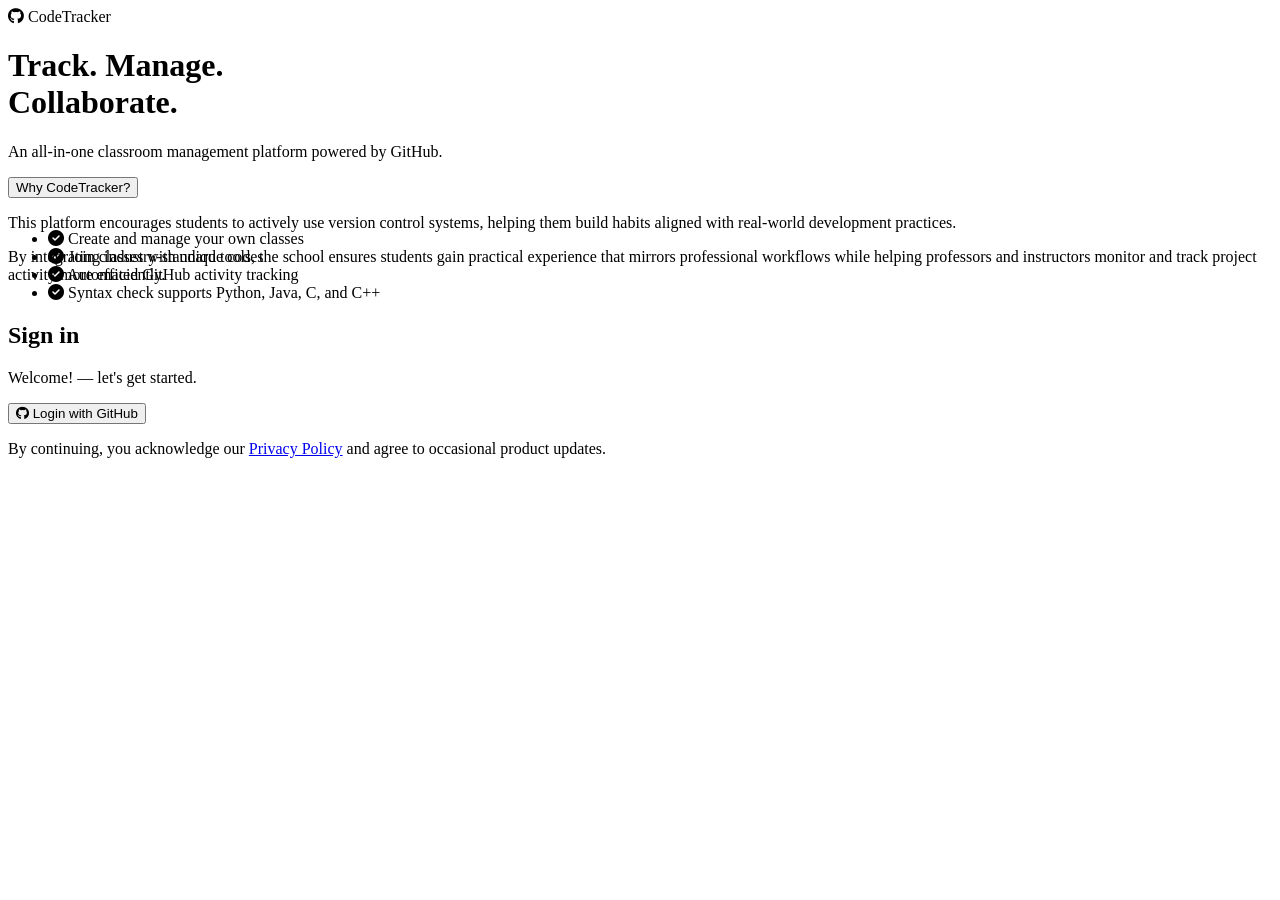
==== commit 3cb0cd3f: "Final Retake in SEarch Bar" ====
--- a/dashboard/index.html
+++ b/dashboard/index.html
@@ -29,6 +29,9 @@
                 <div class="header-search" id="headerSearch">
                     <i class="fas fa-search" aria-hidden="true"></i>
                     <input type="search" id="classSearchInput" placeholder="Search classrooms..." aria-label="Search classrooms by name" autocomplete="off">
+                    <button type="button" id="cancelClassSearchBtn" aria-label="Cancel search">
+                        <i class="fas fa-times"></i>
+                    </button>
                 </div>
                 <button class="btn btn-compact create-class" id="createClassBtn">
                     <i class="fas fa-plus"></i> <span class="btn-label">New Class</span>
--- a/frontend/css/dashboard.css
+++ b/frontend/css/dashboard.css
@@ -145,6 +145,27 @@
 
     .header-search input::placeholder {
         color: #8b949e;
+    }
+
+    #cancelClassSearchBtn {
+        width: 24px;
+        height: 24px;
+        border: none;
+        border-radius: 999px;
+        background: rgba(139, 148, 158, 0.12);
+        color: #c9d1d9;
+        display: inline-flex;
+        align-items: center;
+        justify-content: center;
+        cursor: pointer;
+        flex-shrink: 0;
+        transition: background 0.15s ease, color 0.15s ease, transform 0.15s ease;
+    }
+
+    #cancelClassSearchBtn:hover {
+        background: rgba(248, 81, 73, 0.15);
+        color: #f85149;
+        transform: scale(1.03);
     }
 
     /* ── Buttons ──────────────────────────────────────────────────── */
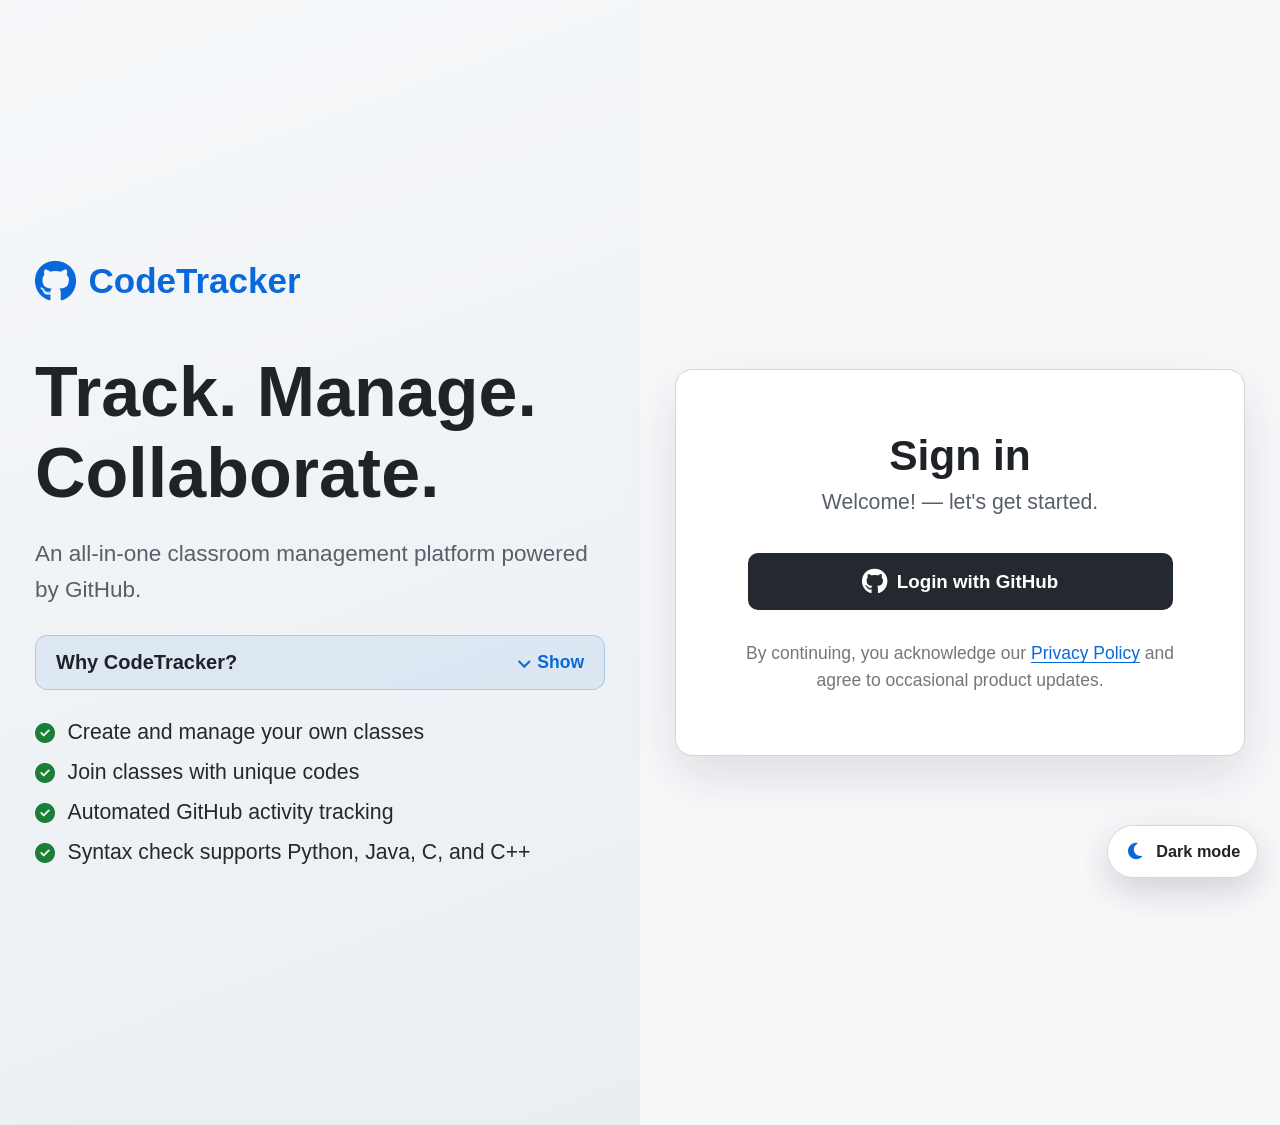
==== commit 5f044012: "Add light and dark themes across frontend" ====
--- a/dashboard/index.html
+++ b/dashboard/index.html
@@ -1,12 +1,25 @@
 <!DOCTYPE html>
 <html lang="en">
 <head>
+  <!-- CodeTracker theme: set before paint to prevent flashing -->
+  <script id="codetracker-theme-init">
+    (() => {
+      const key = "codetracker-theme";
+      let saved = null;
+      try { saved = localStorage.getItem(key); } catch (_) {}
+      const system = window.matchMedia("(prefers-color-scheme: light)").matches ? "light" : "dark";
+      document.documentElement.dataset.theme = saved === "light" || saved === "dark" ? saved : system;
+    })();
+  </script>
+
     <meta charset="UTF-8">
     <meta name="viewport" content="width=device-width, initial-scale=1.0">
     <title>Dashboard - CodeTracker</title>
     <link rel="stylesheet" href="https://cdnjs.cloudflare.com/ajax/libs/font-awesome/6.4.0/css/all.min.css">
         <link rel="icon" type="image/png" href="/frontend/asset/git.png">
         <link rel="stylesheet" href="/frontend/css/dashboard.css">
+    <link rel="stylesheet" href="/frontend/css/chatbot.css">
+  <link rel="stylesheet" href="/frontend/css/theme.css" data-codetracker-theme>
 </head>
 <body>
 
@@ -29,9 +42,6 @@
                 <div class="header-search" id="headerSearch">
                     <i class="fas fa-search" aria-hidden="true"></i>
                     <input type="search" id="classSearchInput" placeholder="Search classrooms..." aria-label="Search classrooms by name" autocomplete="off">
-                    <button type="button" id="cancelClassSearchBtn" aria-label="Cancel search">
-                        <i class="fas fa-times"></i>
-                    </button>
                 </div>
                 <button class="btn btn-compact create-class" id="createClassBtn">
                     <i class="fas fa-plus"></i> <span class="btn-label">New Class</span>
@@ -219,10 +229,6 @@
                         </div>
                         <div class="profile-form-row">
                             <div class="profile-form-group">
-                                <label for="editPhoneInput"><i class="fas fa-phone"></i> Phone</label>
-                                <input type="text" id="editPhoneInput" placeholder="+639171234567" required>
-                            </div>
-                            <div class="profile-form-group">
                                 <label for="editGenderInput"><i class="fas fa-venus-mars"></i> Gender</label>
                                 <select id="editGenderInput" required>
                                     <option value="MALE">Male</option>
@@ -230,14 +236,6 @@
                                     <option value="OTHER">Other</option>
                                 </select>
                             </div>
-                        </div>
-                        <div class="profile-form-group">
-                            <label for="editBirthdayInput"><i class="fas fa-cake-candles"></i> Birthday</label>
-                            <input type="date" id="editBirthdayInput" required>
-                        </div>
-                        <div class="profile-form-group">
-                            <label for="editBioInput"><i class="fas fa-quote-left"></i> Bio</label>
-                            <textarea id="editBioInput" placeholder="Tell something about yourself..."></textarea>
                         </div>
                         <div class="profile-form-actions">
                             <button class="btn cancel" id="cancelProfileModal">Cancel</button>
@@ -531,5 +529,7 @@
 </div> 
     <script src="/frontend/script/api-client.js"></script>
     <script src="/frontend/script/dashboard.js"></script>
+    <script src="/frontend/script/chatbot.js"></script>
+  <script src="/frontend/script/theme.js" data-codetracker-theme></script>
 </body>
-</html>
+</html>
--- a/frontend/css/dashboard.css
+++ b/frontend/css/dashboard.css
@@ -7,6 +7,7 @@
 html {
     overflow-x: hidden;
     scroll-behavior: smooth;
+    zoom: 1.25;
 }
     
     /* ── Reset ────────────────────────────────────────────────────── */
@@ -25,25 +26,26 @@
 
     body {
         font-family: -apple-system, BlinkMacSystemFont, 'Segoe UI', Roboto, Oxygen, Ubuntu, Cantarell, sans-serif;
-        background: #0d1117;
-        color: #c9d1d9;
+        background: var(--color-page);
+        color: var(--color-text);
         min-height: 100vh;
         min-width: 320px;
+        font-size: 16px;
     }
 
     ::-webkit-scrollbar       { width: 5px; height: 5px; }
     ::-webkit-scrollbar-track { background: transparent; }
-    ::-webkit-scrollbar-thumb { background: #30363d; border-radius: 3px; }
+    ::-webkit-scrollbar-thumb { background: var(--color-border); border-radius: 3px; }
 
     /* ── Header ───────────────────────────────────────────────────── */
     .dashboard-header {
-        background: #161b22;
+        background: var(--color-surface);
         padding: 0 20px;
         height: 48px;
         display: flex;
         justify-content: space-between;
         align-items: center;
-        border-bottom: 1px solid #21262d;
+        border-bottom: 1px solid var(--color-surface-hover);
         position: sticky;
         position: relative;
         top: 0;
@@ -62,7 +64,7 @@
         gap: 8px;
         font-size: 16px;
         font-weight: 700;
-        color: #58a6ff;
+        color: var(--color-primary);
     }
     .logo i { font-size: 20px; }
 
@@ -71,7 +73,7 @@
     .header-divider {
         width: 1px;
         height: 20px;
-        background: #21262d;
+        background: var(--color-surface-hover);
     }
 
     .header-label {
@@ -94,9 +96,10 @@
     }
 
     .search-class {
-        width: 34px;
+        width: 38px;
+        height: 38px;
         justify-content: center;
-        padding: 6px 0;
+        padding: 0;
         flex-shrink: 0;
     }
 
@@ -105,14 +108,14 @@
         left: 50%;
         top: 50%;
         transform: translate(-50%, -50%) scale(0.96);
-        width: min(420px, calc(100vw - 220px));
+        width: min(420px, calc(100vw - 240px));
         display: flex;
         align-items: center;
         gap: 8px;
         padding: 8px 10px;
         border-radius: 999px;
-        border: 1px solid #30363d;
-        background: #0d1117;
+        border: 1px solid var(--color-border);
+        background: var(--color-page);
         box-shadow: 0 12px 30px rgba(0, 0, 0, 0.35);
         opacity: 0;
         pointer-events: none;
@@ -129,7 +132,7 @@
     }
 
     .header-search i {
-        color: #58a6ff;
+        color: var(--color-primary);
         font-size: 12px;
         flex-shrink: 0;
     }
@@ -139,33 +142,12 @@
         background: transparent;
         border: none;
         outline: none;
-        color: #e6edf3;
+        color: var(--color-heading);
         font-size: 13px;
     }
 
     .header-search input::placeholder {
-        color: #8b949e;
-    }
-
-    #cancelClassSearchBtn {
-        width: 24px;
-        height: 24px;
-        border: none;
-        border-radius: 999px;
-        background: rgba(139, 148, 158, 0.12);
-        color: #c9d1d9;
-        display: inline-flex;
-        align-items: center;
-        justify-content: center;
-        cursor: pointer;
-        flex-shrink: 0;
-        transition: background 0.15s ease, color 0.15s ease, transform 0.15s ease;
-    }
-
-    #cancelClassSearchBtn:hover {
-        background: rgba(248, 81, 73, 0.15);
-        color: #f85149;
-        transform: scale(1.03);
+        color: var(--color-muted);
     }
 
     /* ── Buttons ──────────────────────────────────────────────────── */
@@ -185,24 +167,24 @@
 
     .btn.create-class       { background: white; color: black; }
     .btn.create-class:hover { background: rgb(224, 223, 223); transform: translateY(-1px); box-shadow: 0 2px 8px rgba(0,0,0,0.2); }
-    .btn.join-class         { background: #21262d; color: #c9d1d9; border: 1px solid #30363d; }
-    .btn.join-class:hover   { background: #30363d; transform: translateY(-1px); box-shadow: 0 2px 8px rgba(0,0,0,0.2); }
+    .btn.join-class         { background: var(--color-surface-hover); color: var(--color-text); border: 1px solid var(--color-border); }
+    .btn.join-class:hover   { background: var(--color-border); transform: translateY(-1px); box-shadow: 0 2px 8px rgba(0,0,0,0.2); }
 
     .btn-primary            { background: white; color: black; flex: 1;transition: all 0.2s ease; }
     .btn-primary:hover      { background: rgb(224, 223, 223); }
-    .btn-secondary          { background: #21262d; color: #c9d1d9; border: 1px solid #30363d; flex: 1;transition: all 0.2s ease; }
-    .btn-secondary:hover    { background: #30363d; border-color: #484f58; }
+    .btn-secondary          { background: var(--color-surface-hover); color: var(--color-text); border: 1px solid var(--color-border); flex: 1;transition: all 0.2s ease; }
+    .btn-secondary:hover    { background: var(--color-border); border-color: var(--color-border-strong); }
     .btn.leave-room          { background: rgba(220, 53, 69, 0.1); color: #dc3545; border: 1px solid #dc3545; flex: 1; transition: all 0.2s ease; }
     .btn.leave-room:hover    { background: #dc3545; border-color: #dc3545; color: #fff;  }
 
     
 
-    .btn.cancel             { background: transparent; color: #8b949e; border: 1px solid #30363d; }
-    .btn.cancel:hover       { color: #f85149;
+    .btn.cancel             { background: transparent; color: var(--color-muted); border: 1px solid var(--color-border); }
+    .btn.cancel:hover       { color: var(--color-danger);
         background: rgba(248,81,73,0.1); }
     .btn.primary            { background: white; color: black; }
     .btn.primary:hover      { background: rgb(224, 223, 223); }
-    .btn.primary:disabled   { background: #21262d; color: #484f58; cursor: not-allowed; }
+    .btn.primary:disabled   { background: var(--color-surface-hover); color: var(--color-border-strong); cursor: not-allowed; }
 
     /* ── Profile area ─────────────────────────────────────────────── */
     .profile {
@@ -213,7 +195,7 @@
     }
 
     .user-info { display: flex; align-items: center; }
-    .user-info strong { font-size: 12px; color: #8b949e; font-weight: 500; }
+    .user-info strong { font-size: 12px; color: var(--color-muted); font-weight: 500; }
 
     .user-icon {
         width: 30px; height: 30px; min-width: 30px;
@@ -232,8 +214,8 @@
     .profile-dropdown {
         position: absolute;
         top: 40px; right: 0;
-        background: #161b22;
-        border: 1px solid #30363d;
+        background: var(--color-surface);
+        border: 1px solid var(--color-border);
         border-radius: 8px;
         padding: 6px;
         min-width: 180px;
@@ -245,25 +227,25 @@
 
     .profile-info {
         padding: 8px 10px;
-        border-bottom: 1px solid #21262d;
+        border-bottom: 1px solid var(--color-surface-hover);
         margin-bottom: 4px;
     }
-    .profile-info strong { display: block; color: #c9d1d9; font-size: 12px; margin-bottom: 1px; }
-    .profile-info small  { color: #8b949e; font-size: 11px; }
+    .profile-info strong { display: block; color: var(--color-text); font-size: 12px; margin-bottom: 1px; }
+    .profile-info small  { color: var(--color-muted); font-size: 11px; }
 
     .dropdown-btn {
         width: 100%;
         padding: 7px 10px;
         background: transparent;
         border: none;
-        color: #c9d1d9;
+        color: var(--color-text);
         text-align: left;
         cursor: pointer;
         border-radius: 5px;
         font-size: 12px;
         transition: background 0.12s;
     }
-    .dropdown-btn:hover { background: #21262d; }
+    .dropdown-btn:hover { background: var(--color-surface-hover); }
     .dropdown-btn i { width: 16px; margin-right: 6px; font-size: 11px; }
 
     /* ── Main ─────────────────────────────────────────────────────── */
@@ -284,16 +266,16 @@
     .welcome-title {
         font-size: 20px;
         font-weight: 700;
-        color: #e6edf3;
+        color: var(--color-heading);
     }
 
     .welcome-title span {
-        color: #58a6ff;
+        color: var(--color-primary);
     }
 
     .welcome-subtitle {
         font-size: 12px;
-        color: #8b949e;
+        color: var(--color-muted);
         margin-top: 2px;
     }
 
@@ -307,8 +289,8 @@
         grid-template-columns: repeat(2, minmax(0, 1fr));
         gap: 6px;
         margin-bottom: 14px;
-        background: #11161d;
-        border: 1px solid #2b3340;
+        background: var(--color-surface-raised);
+        border: 1px solid var(--color-border);
         border-radius: 10px;
         padding: 6px;
     }
@@ -317,9 +299,9 @@
         padding: 10px 14px;
         background: transparent;
         border: none;
-        color: #9aa6b2;
+        color: var(--color-muted);
         cursor: pointer;
-        font-size: 13px;
+        font-size: 15px;
         font-weight: 600;
         border-radius: 8px;
         transition: all 0.18s ease;
@@ -329,7 +311,7 @@
         gap: 8px;
         white-space: nowrap;
     }
-    .tab-button:hover  { color: #dce6f0; background: #1a2230; }
+    .tab-button:hover  { color: var(--color-heading); background: var(--color-surface-raised); }
     .tab-button.active {
         color: #f0f6fc;
         background: linear-gradient(180deg, #2d4158 0%, #24384d 100%);
@@ -341,13 +323,13 @@
         color: #8ec5ff;
         padding: 0 7px;
         border-radius: 999px;
-        font-size: 11px;
+        font-size: 13px;
         font-weight: 600;
-        line-height: 20px;
-        min-width: 20px;
+        line-height: 22px;
+        min-width: 22px;
         text-align: center;
     }
-    .tab-button.active .tab-count { background: #58a6ff; color: #06121f; }
+    .tab-button.active .tab-count { background: var(--color-primary); color: #06121f; }
 
     /* ── Grid ─────────────────────────────────────────────────────── */
     .classroom-grid {
@@ -362,16 +344,16 @@
         grid-column: 1 / -1;
         text-align: center;
         padding: 40px 16px;
-        color: #484f58;
+        color: var(--color-border-strong);
         font-size: 13px;
-        background: #161b22;
+        background: var(--color-surface);
         border-radius: 8px;
-        border: 1px solid #21262d;
+        border: 1px solid var(--color-surface-hover);
     }
     .loading-message {
         min-height: 140px;
     }
-    .error-message { color: #f85149; border-color: #da3633; }
+    .error-message { color: var(--color-danger); border-color: #da3633; }
     .loading-state {
         display: flex;
         align-items: center;
@@ -382,7 +364,7 @@
         width: 16px;
         height: 16px;
         border: 2px solid rgba(88, 166, 255, 0.25);
-        border-top-color: #58a6ff;
+        border-top-color: var(--color-primary);
         border-radius: 50%;
         animation: spin-loading 0.8s linear infinite;
         flex-shrink: 0;
@@ -393,16 +375,16 @@
 
     /* ── Cards ────────────────────────────────────────────────────── */
     .class-card {
-        background: #161b22;
+        background: var(--color-surface);
         border-radius: 8px;
         padding: 16px;
-        border: 1px solid #21262d;
+        border: 1px solid var(--color-surface-hover);
         transition: border-color 0.15s;
         display: flex;
         flex-direction: column;
         height: 100%;
     }
-    .class-card:hover { border-color: #30363d; }
+    .class-card:hover { border-color: var(--color-border); }
 
     .class-card-header {
         display: flex;
@@ -413,7 +395,7 @@
     }
 
     .class-name {
-        color: #58a6ff;
+        color: var(--color-primary);
         margin: 0;
         font-size: 15px;
         font-weight: 600;
@@ -433,11 +415,11 @@
         letter-spacing: 0.3px;
         flex-shrink: 0;
     }
-    .badge-owner  { background: rgba(31,111,235,0.15); color: #58a6ff; }
-    .badge-member { background: rgba(35,134,54,0.15); color: #3fb950; }
+    .badge-owner  { background: rgba(31,111,235,0.15); color: var(--color-primary); }
+    .badge-member { background: rgba(35,134,54,0.15); color: var(--color-success); }
 
     .class-description {
-        color: #8b949e;
+        color: var(--color-muted);
         margin: 0 0 10px;
         font-size: 12px;
         line-height: 1.45;
@@ -453,7 +435,7 @@
         align-items: center;
         gap: 14px;
         padding: 8px 0;
-        border-top: 1px solid #21262d;
+        border-top: 1px solid var(--color-surface-hover);
         flex-wrap: wrap;
     }
 
@@ -461,11 +443,11 @@
         display: flex;
         align-items: center;
         gap: 5px;
-        color: #8b949e;
+        color: var(--color-muted);
         font-size: 11px;
     }
-    .info-item i      { color: #484f58; width: 12px; text-align: center; font-size: 10px; }
-    .info-item strong { color: #c9d1d9; font-weight: 600; }
+    .info-item i      { color: var(--color-border-strong); width: 12px; text-align: center; font-size: 10px; }
+    .info-item strong { color: var(--color-text); font-weight: 600; }
     .info-code-row {
         display: inline-flex;
         align-items: center;
@@ -478,10 +460,10 @@
         width: 20px;
         height: 20px;
         padding: 0;
-        border: 1px solid #30363d;
+        border: 1px solid var(--color-border);
         border-radius: 4px;
-        background: #161b22;
-        color: #8b949e;
+        background: var(--color-surface);
+        color: var(--color-muted);
         cursor: pointer;
         transition: background-color .2s ease, border-color .2s ease, color .2s ease;
     }
@@ -492,9 +474,9 @@
     }
     .copy-code-btn:hover,
     .copy-code-btn:focus-visible {
-        background: #21262d;
-        border-color: #58a6ff;
-        color: #c9d1d9;
+        background: var(--color-surface-hover);
+        border-color: var(--color-primary);
+        color: var(--color-text);
         outline: none;
     }
 
@@ -507,22 +489,22 @@
 
     .setting-badge {
         padding: 2px 8px;
-        background: #21262d;
+        background: var(--color-surface-hover);
         border-radius: 4px;
         font-size: 10px;
-        color: #8b949e;
+        color: var(--color-muted);
         display: flex;
         align-items: center;
         gap: 4px;
     }
-    .setting-badge i { color: #484f58; font-size: 9px; }
+    .setting-badge i { color: var(--color-border-strong); font-size: 9px; }
 
     .class-actions {
         display: flex;
         gap: 6px;
         margin-top: 10px;
         padding-top: 10px;
-        border-top: 1px solid #21262d;
+        border-top: 1px solid var(--color-surface-hover);
     }
 
     .class-actions .btn {
@@ -550,8 +532,8 @@
     }
 
     .modal-content {
-        background: #161b22;
-        border: 1px solid #30363d;
+        background: var(--color-surface);
+        border: 1px solid var(--color-border);
         border-radius: 10px;
         width: 440px;
         max-width: 90%;
@@ -566,15 +548,15 @@
         transform: scale(1);
     }
 
-    .modal-content h2      { color: #e6edf3; margin-bottom: 3px; font-size: 17px; font-weight: 700; }
-    .modal-content .shems  { color: #8b949e; margin-bottom: 16px; font-size: 12px; }
-    .modal-subtitle        { color: #8b949e; margin-bottom: 16px; font-size: 12px; }
+    .modal-content h2      { color: var(--color-heading); margin-bottom: 3px; font-size: 19px; font-weight: 700; }
+    .modal-content .shems  { color: var(--color-muted); margin-bottom: 16px; font-size: 14px; }
+    .modal-subtitle        { color: var(--color-muted); margin-bottom: 16px; font-size: 14px; }
     .modal-content > div   { margin-bottom: 12px; }
 
     .modal-content label {
         display: block;
-        color: #c9d1d9;
-        font-size: 12px;
+        color: var(--color-text);
+        font-size: 14px;
         font-weight: 500;
         margin-bottom: 4px;
     }
@@ -588,11 +570,11 @@
     .modal-content textarea {
         width: 100%;
         padding: 8px 10px;
-        background: #0d1117;
-        border: 1px solid #30363d;
+        background: var(--color-page);
+        border: 1px solid var(--color-border);
         border-radius: 6px;
-        color: #c9d1d9;
-        font-size: 13px;
+        color: var(--color-text);
+        font-size: 15px;
         font-family: 'Poppins', sans-serif;
         transition: border-color 0.12s;
     }
@@ -601,11 +583,11 @@
     .modal-content select:focus,
     .modal-content textarea:focus {
         outline: none;
-        border-color: #58a6ff;
+        border-color: var(--color-primary);
     }
 
     .modal-content textarea { min-height: 60px; resize: vertical; }
-    .field-hint { display: block; color: #484f58; font-size: 10px; margin-top: 3px; }
+    .field-hint { display: block; color: var(--color-border-strong); font-size: 12px; margin-top: 3px; }
 
     /* ── Status Dropdown ──────────────────────────────────────────── */
     .status-dropdown-wrapper {
@@ -616,10 +598,10 @@
     .status-dropdown-input {
         width: 100%;
         padding: 8px 32px 8px 10px !important;
-        background: #0d1117 !important;
-        border: 1px solid #30363d !important;
+        background: var(--color-page) !important;
+        border: 1px solid var(--color-border) !important;
         border-radius: 6px !important;
-        color: #c9d1d9 !important;
+        color: var(--color-text) !important;
         font-size: 13px !important;
         cursor: pointer !important;
         user-select: none !important;
@@ -627,19 +609,19 @@
     }
 
     .status-dropdown-input:hover {
-        border-color: #484f58 !important;
+        border-color: var(--color-border-strong) !important;
     }
 
     .status-dropdown-input:focus {
         outline: none !important;
-        border-color: #58a6ff !important;
+        border-color: var(--color-primary) !important;
         box-shadow: 0 0 0 3px rgba(88, 166, 255, 0.1) !important;
     }
 
     .status-dropdown-input.open {
         border-bottom-left-radius: 0 !important;
         border-bottom-right-radius: 0 !important;
-        border-color: #58a6ff !important;
+        border-color: var(--color-primary) !important;
     }
 
     .status-dropdown-icon {
@@ -648,7 +630,7 @@
         top: 50%;
         transform: translateY(-50%);
         pointer-events: none;
-        color: #8b949e;
+        color: var(--color-muted);
         display: flex;
         align-items: center;
         font-size: 12px;
@@ -663,8 +645,8 @@
         top: 100%;
         left: 0;
         right: 0;
-        background: #0d1117;
-        border: 1px solid #58a6ff;
+        background: var(--color-page);
+        border: 1px solid var(--color-primary);
         border-top: none;
         border-bottom-left-radius: 6px;
         border-bottom-right-radius: 6px;
@@ -685,14 +667,14 @@
 
     .status-option {
         padding: 10px 10px;
-        color: #c9d1d9;
+        color: var(--color-text);
         font-size: 13px;
         cursor: pointer;
         transition: background 0.12s;
         display: flex;
         align-items: center;
         gap: 8px;
-        border-bottom: 1px solid #21262d;
+        border-bottom: 1px solid var(--color-surface-hover);
     }
 
     .status-option:last-child {
@@ -700,17 +682,17 @@
     }
 
     .status-option:hover {
-        background: #161b22;
+        background: var(--color-surface);
     }
 
     .status-option.selected {
         background: rgba(88, 166, 255, 0.15);
-        color: #58a6ff;
+        color: var(--color-primary);
         font-weight: 500;
     }
 
     .status-option.disabled {
-        color: #484f58;
+        color: var(--color-border-strong);
         cursor: not-allowed;
         pointer-events: none;
     }
@@ -721,7 +703,7 @@
 
     .status-option.selected::before {
         content: '✓';
-        color: #58a6ff;
+        color: var(--color-primary);
         font-weight: bold;
         font-size: 14px;
     }
@@ -730,16 +712,16 @@
     .manage-status-section {
         margin-top: 16px;
         padding: 14px;
-        border: 1px solid #30363d;
+        border: 1px solid var(--color-border);
         border-radius: 10px;
         background:
             linear-gradient(180deg, rgba(88, 166, 255, 0.08) 0%, rgba(88, 166, 255, 0.02) 100%),
-            #0d1117;
+            var(--color-page);
     }
 
     .manage-status-section .manage-section-label {
         margin-bottom: 12px !important;
-        color: #c9d1d9;
+        color: var(--color-text);
         font-size: 12px;
         font-weight: 500;
     }
@@ -761,13 +743,13 @@
         font-weight: 700;
         letter-spacing: 0.04em;
         text-transform: uppercase;
-        border: 1px solid #30363d;
-        color: #c9d1d9;
-        background: #161b22;
+        border: 1px solid var(--color-border);
+        color: var(--color-text);
+        background: var(--color-surface);
     }
 
     .manage-current-status.active {
-        color: #3fb950;
+        color: var(--color-success);
         border-color: rgba(63, 185, 80, 0.55);
         background: rgba(63, 185, 80, 0.12);
     }
@@ -779,7 +761,7 @@
     }
 
     .manage-current-status.archived {
-        color: #8b949e;
+        color: var(--color-muted);
         border-color: rgba(139, 148, 158, 0.55);
         background: rgba(139, 148, 158, 0.16);
     }
@@ -799,19 +781,19 @@
     .status-action-copy strong {
         display: block;
         font-size: 12px;
-        color: #e6edf3;
+        color: var(--color-heading);
         margin-bottom: 2px;
     }
 
     .status-action-copy small {
         display: block;
         font-size: 11px;
-        color: #8b949e;
+        color: var(--color-muted);
         line-height: 1.4;
     }
 
     .btn-status-update {
-        background: #238636;
+        background: var(--color-success-strong);
         color: white;
         border: none;
         padding: 8px 14px;
@@ -829,12 +811,12 @@
     }
 
     .btn-status-update:hover {
-        background: #2ea043;
+        background: var(--color-success);
     }
 
     .btn-status-update:disabled {
-        background: #21262d;
-        color: #484f58;
+        background: var(--color-surface-hover);
+        color: var(--color-border-strong);
         cursor: not-allowed;
     }
 
@@ -869,19 +851,19 @@
         justify-content: space-between;
         align-items: center;
         padding: 8px 10px;
-        background: #0d1117;
+        background: var(--color-page);
         border-radius: 6px;
         cursor: pointer;
     }
-    .toggle-info strong { display: block; color: #c9d1d9; font-size: 12px; margin-bottom: 1px; }
-    .toggle-info small  { color: #8b949e; font-size: 10px; }
+    .toggle-info strong { display: block; color: var(--color-text); font-size: 12px; margin-bottom: 1px; }
+    .toggle-info small  { color: var(--color-muted); font-size: 10px; }
 
     .toggle-switch { position: relative; width: 36px; height: 18px; flex-shrink: 0; }
     .toggle-switch input { opacity: 0; width: 0; height: 0; }
 
     .toggle-slider {
         position: absolute; cursor: pointer; inset: 0;
-        background: #30363d; transition: 0.2s; border-radius: 18px;
+        background: var(--color-border); transition: 0.2s; border-radius: 18px;
     }
     .toggle-slider:before {
         position: absolute; content: "";
@@ -889,7 +871,7 @@
         left: 2px; bottom: 2px;
         background: white; transition: 0.2s; border-radius: 50%;
     }
-    input:checked + .toggle-slider          { background: #238636; }
+    input:checked + .toggle-slider          { background: var(--color-success-strong); }
     input:checked + .toggle-slider:before   { transform: translateX(18px); }
 
     #passcodeSection { display: none; margin-top: 8px; }
@@ -901,7 +883,7 @@
         justify-content: flex-end;
         margin-top: 16px;
         padding-top: 12px;
-        border-top: 1px solid #21262d;
+        border-top: 1px solid var(--color-surface-hover);
     }
 
     /* ── Notification ─────────────────────────────────────────────── */
@@ -925,8 +907,8 @@
         padding: 0 !important;
         overflow: hidden;
         border-radius: 10px !important;
-        border: 1px solid #30363d !important;
-        background: #0d1117 !important;
+        border: 1px solid var(--color-border) !important;
+        background: var(--color-page) !important;
     }
 
     .profile-modal-header {
@@ -934,18 +916,18 @@
         justify-content: space-between;
         align-items: center;
         padding: 12px 20px;
-        background: #161b22;
-        border-bottom: 1px solid #21262d;
+        background: var(--color-surface);
+        border-bottom: 1px solid var(--color-surface-hover);
     }
     .profile-modal-header h2 {
         margin: 0;
         font-size: 15px;
-        color: #e6edf3;
+        color: var(--color-heading);
         display: flex;
         align-items: center;
         gap: 7px;
     }
-    .profile-modal-header h2 i { color: #58a6ff; font-size: 14px; }
+    .profile-modal-header h2 i { color: var(--color-primary); font-size: 14px; }
 
     .title-container {
     display: flex;
@@ -961,7 +943,7 @@
     .profile-modal-close {
         background: none;
         border: none;
-        color: #484f58;
+        color: var(--color-border-strong);
         font-size: 20px;
         cursor: pointer;
         line-height: 1;
@@ -970,7 +952,7 @@
         border-radius: 4px;
     }
     .profile-modal-close:hover {
-        color: #f85149;
+        color: var(--color-danger);
         background: rgba(248,81,73,0.1);
     }
 
@@ -988,8 +970,8 @@
         align-items: center;
         justify-content: center;
         padding: 20px 16px;
-        background: #161b22;
-        border-right: 1px solid #21262d;
+        background: var(--color-surface);
+        border-right: 1px solid var(--color-surface-hover);
         gap: 12px;
     }
 
@@ -1011,10 +993,10 @@
         font-weight: 700;
         color: black;
         overflow: hidden;
-        border: 2px solid #30363d;
+        border: 2px solid var(--color-border);
         transition: border-color 0.15s;
     }
-    .profile-picture-wrapper:hover .profile-picture-large { border-color: #58a6ff; }
+    .profile-picture-wrapper:hover .profile-picture-large { border-color: var(--color-primary); }
 
     .profile-picture-large img {
         width: 100%; height: 100%;
@@ -1045,9 +1027,9 @@
         width: 100%;
         padding: 6px 8px;
         border-radius: 6px;
-        border: 1px solid #30363d;
-        background: #21262d;
-        color: #c9d1d9;
+        border: 1px solid var(--color-border);
+        background: var(--color-surface-hover);
+        color: var(--color-text);
         font-size: 11px;
         cursor: pointer;
         display: flex;
@@ -1057,8 +1039,8 @@
         transition: all 0.12s;
         font-weight: 500;
     }
-    .btn-profile-action.btn-upload:hover { background: #1f6feb; border-color: #1f6feb; color: #fff; }
-    .btn-profile-action.btn-remove:hover { background: rgba(248,81,73,0.12); border-color: #f85149; color: #f85149; }
+    .btn-profile-action.btn-upload:hover { background: var(--color-primary-strong); border-color: var(--color-primary-strong); color: #fff; }
+    .btn-profile-action.btn-remove:hover { background: rgba(248,81,73,0.12); border-color: var(--color-danger); color: var(--color-danger); }
     .btn-profile-action:disabled { opacity: 0.4; cursor: not-allowed; }
 
     /* Right column */
@@ -1093,12 +1075,12 @@
         align-items: center;
         gap: 5px;
         font-size: 11px;
-        color: #8b949e;
+        color: var(--color-muted);
         font-weight: 500;
         margin-bottom: 4px;
     }
     .profile-form-group label i {
-        color: #484f58;
+        color: var(--color-border-strong);
         width: 12px;
         text-align: center;
         font-size: 11px;
@@ -1109,10 +1091,10 @@
     .profile-form-group textarea {
         width: 100%;
         padding: 8px 10px;
-        background: #0d1117;
-        border: 1px solid #30363d;
+        background: var(--color-page);
+        border: 1px solid var(--color-border);
         border-radius: 6px;
-        color: #c9d1d9;
+        color: var(--color-text);
         font-size: 13px;
         transition: border-color 0.12s;
     }
@@ -1121,7 +1103,7 @@
     .profile-form-group select:focus,
     .profile-form-group textarea:focus {
         outline: none;
-        border-color: #58a6ff;
+        border-color: var(--color-primary);
     }
 
     .profile-form-group textarea { min-height: 56px; resize: vertical; }
@@ -1131,7 +1113,7 @@
         gap: 8px;
         justify-content: flex-end;
         padding-top: 12px;
-        border-top: 1px solid #21262d;
+        border-top: 1px solid var(--color-surface-hover);
     }
     .profile-form-actions .btn {
         display: flex;
@@ -1157,7 +1139,7 @@
         max-height: calc(100vh - 52px);
         padding: 0 !important;
         margin-bottom: 0 !important;
-        background: #0d1117 !important;
+        background: var(--color-page) !important;
         overflow-y: auto;
     }
 
@@ -1166,8 +1148,8 @@
         align-items: center;
         justify-content: space-between;
         padding: 14px 20px;
-        background: #161b22;
-        border-bottom: 1px solid #21262d;
+        background: var(--color-surface);
+        border-bottom: 1px solid var(--color-surface-hover);
         margin-bottom: 0 !important;
     }
 
@@ -1175,35 +1157,35 @@
         display: flex;
         align-items: center;
         gap: 8px;
-        font-size: 15px;
+        font-size: 17px;
         font-weight: 600;
-        color: #e6edf3;
-    }
-    .manage-header-title i { color: #58a6ff; font-size: 13px; }
+        color: var(--color-heading);
+    }
+    .manage-header-title i { color: var(--color-primary); font-size: 13px; }
 
     .manage-modal-body {
         padding: 20px;
         display: flex;
         flex-direction: column;
         gap: 18px;
-        background: #0d1117;
+        background: var(--color-page);
     }
 
     /* ── Section label ────────────────────────────────────────────── */
     .manage-section-label {
-        font-size: 10px;
+        font-size: 12px;
         font-weight: 700;
         text-transform: uppercase;
         letter-spacing: 0.7px;
-        color: #484f58;
+        color: var(--color-border-strong);
         margin-bottom: 10px;
         display: flex;
         align-items: center;
         gap: 5px;
     }
     .manage-section-label i { font-size: 9px; }
-    .manage-danger-label { color: #f85149 !important; }
-    .manage-danger-label i { color: #f85149 !important; }
+    .manage-danger-label { color: var(--color-danger) !important; }
+    .manage-danger-label i { color: var(--color-danger) !important; }
 
     /* ── Stats tiles ──────────────────────────────────────────────── */
     .manage-stats-grid {
@@ -1213,8 +1195,8 @@
     }
 
     .stat-tile {
-        background: #161b22;
-        border: 1px solid #21262d;
+        background: var(--color-surface);
+        border: 1px solid var(--color-surface-hover);
         border-radius: 8px;
         padding: 14px 12px;
         display: flex;
@@ -1222,7 +1204,7 @@
         gap: 10px;
         transition: border-color 0.15s;
     }
-    .stat-tile:hover { border-color: #30363d; }
+    .stat-tile:hover { border-color: var(--color-border); }
 
     .stat-tile-icon {
         width: 34px; height: 34px;
@@ -1233,20 +1215,20 @@
         font-size: 13px;
         flex-shrink: 0;
     }
-    .stat-tile-icon.students   { background: rgba(31,111,235,0.15);  color: #58a6ff; }
+    .stat-tile-icon.students   { background: rgba(31,111,235,0.15);  color: var(--color-primary); }
     .stat-tile-icon.activities { background: rgba(163,113,247,0.15); color: #a371f7; }
-    .stat-tile-icon.active     { background: rgba(35,134,54,0.15);   color: #3fb950; }
+    .stat-tile-icon.active     { background: rgba(35,134,54,0.15);   color: var(--color-success); }
 
     .stat-tile-data { display: flex; flex-direction: column; }
     .stat-tile-value {
-        font-size: 20px;
+        font-size: 22px;
         font-weight: 700;
-        color: #e6edf3;
+        color: var(--color-heading);
         line-height: 1;
     }
     .stat-tile-label {
-        font-size: 10px;
-        color: #8b949e;
+        font-size: 12px;
+        color: var(--color-muted);
         margin-top: 3px;
     }
 
@@ -1255,7 +1237,7 @@
         display: flex;
         flex-direction: column;
         gap: 12px;
-        border-top: 1px solid #21262d;
+        border-top: 1px solid var(--color-surface-hover);
         padding-top: 20px;
     }
     .manage-edit-section > div { margin: 0; }
@@ -1267,7 +1249,7 @@
         padding-top: 4px;
     }
     .manage-form-actions .btn {
-        font-size: 12px;
+        font-size: 14px;
         padding: 6px 14px;
         display: flex;
         align-items: center;
@@ -1276,7 +1258,7 @@
 
     /* ── Danger zone ──────────────────────────────────────────────── */
     .manage-danger-zone {
-        border-top: 1px solid #21262d;
+        border-top: 1px solid var(--color-surface-hover);
         padding-top: 16px;
     }
 
@@ -1294,17 +1276,17 @@
     .danger-zone-info strong {
         display: block;
         font-size: 12px;
-        color: #c9d1d9;
+        color: var(--color-text);
         margin-bottom: 2px;
     }
     .danger-zone-info small {
         font-size: 11px;
-        color: #8b949e;
+        color: var(--color-muted);
     }
 
     .btn-danger {
         background: rgba(248,81,73,0.1);
-        color: #f85149;
+        color: var(--color-danger);
         border: 1px solid rgba(248,81,73,0.3);
         white-space: nowrap;
         flex-shrink: 0;
@@ -1315,9 +1297,9 @@
         gap: 5px;
     }
     .btn-danger:hover {
-        background: #f85149;
+        background: var(--color-danger);
         color: #fff;
-        border-color: #f85149;
+        border-color: var(--color-danger);
     }
 
     /* ── Delete typed-confirmation box ───────────────────────────── */
@@ -1341,11 +1323,11 @@
 
     .delete-confirm-prompt {
         font-size: 12px;
-        color: #c9d1d9;
+        color: var(--color-text);
         line-height: 1.5;
     }
     .delete-confirm-prompt strong {
-        color: #f85149;
+        color: var(--color-danger);
         font-family: 'Courier New', monospace;
         background: rgba(248,81,73,0.12);
         padding: 1px 6px;
@@ -1363,20 +1345,20 @@
     .delete-confirm-box input[type="text"] {
         width: 100%;
         padding: 8px 10px;
-        background: #0d1117;
+        background: var(--color-page);
         border: 1px solid rgba(248,81,73,0.3);
         border-radius: 6px;
-        color: #c9d1d9;
+        color: var(--color-text);
         font-size: 13px;
         font-family: 'Courier New', monospace;
         transition: border-color 0.12s;
     }
     .delete-confirm-box input[type="text"]:focus {
         outline: none;
-        border-color: #f85149;
+        border-color: var(--color-danger);
     }
     .delete-confirm-box input[type="text"].match {
-        border-color: #f85149;
+        border-color: var(--color-danger);
         background: rgba(248,81,73,0.06);
     }
     .delete-confirm-box input[type="text"].drop-target {
@@ -1409,7 +1391,7 @@
     .profile-form-group textarea,
     .profile-form-group select {
         font-family: 'Poppins', sans-serif;
-        color: #c9d1d9;
+        color: var(--color-text);
     }
 
     .modal-content input::placeholder,
@@ -1419,7 +1401,7 @@
     .profile-form-group textarea::placeholder,
     .profile-form-group select::placeholder {
         font-family: 'Poppins', sans-serif;
-        color: #8b949e;
+        color: var(--color-muted);
         opacity: 1;
     }
 
@@ -1441,18 +1423,18 @@
 
     .tutorial-card {
         width: 180px;
-        background: #161b22;
+        background: var(--color-surface);
         border-radius: 12px;
         padding: 15px;
         text-align: center;
         cursor: pointer;
-        border: 1px solid #30363d;
+        border: 1px solid var(--color-border);
         transition: 0.3s;
     }
 
     .tutorial-card:hover {
         transform: translateY(-5px);
-        border-color: #58a6ff;
+        border-color: var(--color-primary);
         box-shadow: 0 0 15px rgba(88,166,255,0.3);
     }
 
@@ -1500,7 +1482,7 @@
     top: 50%;
     transform: translateY(-50%) translateX(10px);
 
-    background: #161b22;
+    background: var(--color-surface);
     color: white;
     padding: 6px 10px;
     border-radius: 6px;
@@ -1614,7 +1596,7 @@
         padding: 25px 16px;
         color: white;
         font-size: 13px;
-        background: #161b22;
+        background: var(--color-surface);
         border-radius: 8px;
         border: 1px solid rgba(255, 255, 255, 0.3);
         margin-bottom: 10px;
@@ -1633,7 +1615,7 @@
     height: 24px;
     border: 1px solid #3a4553;
     background: #0f1620;
-    color: #94a3b8;
+    color: var(--color-muted);
     border-radius: 50%;
     padding: 0;
     font-size: 14px;
@@ -1653,7 +1635,7 @@
 
     
 #welcomeUser {
-    color: #58a6ff;
+    color: var(--color-primary);
     margin-left: 10px;
 }
 .welcome-container h1 {
@@ -1672,7 +1654,7 @@
 }
 
 .learnmore {
-    color: #1f6feb;
+    color: var(--color-primary-strong);
 }
 
 /* ── Responsive ───────────────────────────────────────────────── */
@@ -1680,16 +1662,22 @@
 /* ✅ Small Phones */
 @media (max-width: 480px) {
     .dashboard-header { 
-        padding: 0 12px; 
+        padding: 0 10px; 
         height: 48px; 
     }
 
-    .logo { font-size: 15px; }
-    .logo i { font-size: 18px; }
-    .logo-text { display: block; }
+    .logo { font-size: 14px; gap: 6px; }
+    .logo i { font-size: 17px; }
+    .logo-text {
+        display: block;
+        max-width: 92px;
+        overflow: hidden;
+        text-overflow: ellipsis;
+        white-space: nowrap;
+    }
 
     .header-divider, .header-label, .user-info { display: none; }
-    .header-right { gap: 8px; }
+    .header-right { gap: 6px; }
     .btn-label { display: inline; }
     .action-buttons {
         gap: 4px;
@@ -1697,7 +1685,7 @@
     }
 
     .header-search {
-        width: min(300px, calc(100vw - 120px));
+        width: min(280px, calc(100vw - 98px));
         padding: 7px 9px;
     }
 
@@ -1719,7 +1707,7 @@
         justify-content: center;
         white-space: nowrap;
         padding: 8px 10px;
-        font-size: 12px;
+        font-size: 14px;
     }
 
     .classroom-grid { 
@@ -1735,7 +1723,7 @@
         gap: 6px;
         margin-top: 10px;
         padding-top: 10px;
-        border-top: 1px solid #21262d;
+        border-top: 1px solid var(--color-surface-hover);
     }
 
     .modal-content { 
@@ -1774,7 +1762,7 @@
         padding: 12px 14px;
     }
     .profile-modal-header h2 {
-        font-size: 14px;
+        font-size: 16px;
     }
     .profile-modal-body {
         padding: 0;
@@ -1818,7 +1806,7 @@
         flex-direction: column-reverse;
         position: sticky;
         bottom: 0;
-        background: #0d1117;
+        background: var(--color-page);
         padding-top: 10px;
     }
     .profile-form-actions .btn {
@@ -1863,7 +1851,7 @@
     .profile-picture-section {
         flex: none;
         border-right: none;
-        border-bottom: 1px solid #21262d;
+        border-bottom: 1px solid var(--color-surface-hover);
         padding: 16px 14px;
         flex-direction: row;
         gap: 14px;
@@ -1906,7 +1894,7 @@
         padding: 10px;
     }
     .profile-modal-header h2 {
-        font-size: 13px;
+        font-size: 15px;
     }
     .profile-picture-wrapper,
     .profile-picture-large {
@@ -1940,7 +1928,7 @@
     .profile-form-actions {
         position: sticky;
         bottom: 0;
-        background: linear-gradient(180deg, rgba(13, 17, 23, 0.92), #0d1117 40%);
+        background: linear-gradient(180deg, rgba(13, 17, 23, 0.92), var(--color-page) 40%);
         padding-top: 10px;
     }
 }
--- a/frontend/css/chatbot.css
+++ b/frontend/css/chatbot.css
@@ -0,0 +1,345 @@
+/* =========================
+   CODETRACKER AI CHATBOT
+   ========================= */
+
+html { zoom: 1.25; }
+
+#chatbot-container {
+    position: fixed;
+    bottom: 100px;
+    right: 25px;
+    z-index: 9999;
+}
+
+/* Floating Chat Button */
+#chatbot-toggle {
+    width: 58px;
+    height: 58px;
+    border: none;
+    border-radius: 50%;
+    background: linear-gradient(135deg, #2563eb, #4f46e5);
+    color: #ffffff;
+    font-size: 23px;
+    cursor: pointer;
+
+    display: flex;
+    align-items: center;
+    justify-content: center;
+
+    box-shadow:
+        0 8px 20px rgba(37, 99, 235, 0.3),
+        0 4px 8px rgba(0, 0, 0, 0.12);
+
+    transition:
+        transform 0.25s ease,
+        opacity 0.25s ease,
+        box-shadow 0.25s ease;
+
+    animation: chatbotFloat 3s ease-in-out infinite;
+}
+
+#chatbot-toggle:hover {
+    transform: translateY(-3px) scale(1.06);
+    box-shadow:
+        0 12px 25px rgba(37, 99, 235, 0.4),
+        0 6px 12px rgba(0, 0, 0, 0.15);
+}
+
+#chatbot-toggle:active {
+    transform: scale(0.95);
+}
+
+/* Hide button when chat is open */
+#chatbot-toggle.chatbot-toggle-hidden {
+    opacity: 0;
+    transform: scale(0.7);
+    pointer-events: none;
+}
+
+/* Chatbot Window */
+#chatbot-window {
+    position: fixed;
+
+    right: 25px;
+    bottom: 100px;
+
+    width: 360px !important;
+    min-width: 360px !important;
+    max-width: 360px !important;
+    height: 500px;
+
+    box-sizing: border-box;
+
+    display: flex;
+    flex-direction: column;
+
+    background: #ffffff;
+    border: 1px solid rgba(148, 163, 184, 0.25);
+    border-radius: 16px;
+
+    box-shadow:
+        0 20px 45px rgba(15, 23, 42, 0.18),
+        0 8px 20px rgba(15, 23, 42, 0.1);
+
+    overflow: hidden;
+
+    opacity: 0;
+    visibility: hidden;
+    transform: translateY(20px) scale(0.92);
+    transform-origin: bottom right;
+
+    transition:
+        opacity 0.25s ease,
+        transform 0.3s cubic-bezier(0.22, 1, 0.36, 1),
+        visibility 0.25s ease;
+}
+
+/* Open Animation */
+#chatbot-window.chatbot-open {
+    opacity: 1;
+    visibility: visible;
+    transform: translateY(0) scale(1);
+}
+
+/* Header */
+#chatbot-header {
+    min-height: 60px;
+    padding: 0 18px;
+
+    display: flex;
+    align-items: center;
+    justify-content: space-between;
+
+    background: linear-gradient(135deg, #2563eb, #4f46e5);
+    color: #ffffff;
+}
+
+#chatbot-header > div {
+    display: flex;
+    align-items: center;
+    gap: 9px;
+}
+
+#chatbot-header span {
+    font-size: 15px;
+    font-weight: 600;
+}
+
+#chatbot-header i {
+    font-size: 18px;
+}
+
+/* Close Button */
+#chatbot-close {
+    width: 34px;
+    height: 34px;
+
+    display: flex;
+    align-items: center;
+    justify-content: center;
+
+    border: none;
+    border-radius: 50%;
+
+    background: transparent;
+    color: #ffffff;
+
+    font-size: 24px;
+    cursor: pointer;
+
+    transition:
+        background-color 0.2s ease,
+        transform 0.2s ease;
+}
+
+#chatbot-close:hover {
+    background: rgba(255, 255, 255, 0.15);
+    transform: rotate(90deg);
+}
+
+/* Messages */
+#chatbot-messages {
+    flex: 1;
+    padding: 18px;
+
+    overflow-y: auto;
+
+    background: #f8fafc;
+
+    scroll-behavior: smooth;
+}
+
+/* Shared Message Style */
+.bot-message,
+.user-message {
+    max-width: 82%;
+    padding: 11px 14px;
+    margin-bottom: 12px;
+
+    font-size: 14px;
+    line-height: 1.5;
+
+    word-break: break-word;
+}
+
+/* Bot */
+.bot-message {
+    white-space: pre-wrap;
+    margin-right: auto;
+
+    background: #ffffff;
+    color: #334155;
+
+    border: 1px solid #e2e8f0;
+    border-radius: 14px 14px 14px 4px;
+
+    box-shadow: 0 2px 5px rgba(15, 23, 42, 0.05);
+}
+
+/* User */
+.user-message {
+    margin-left: auto;
+
+    background: linear-gradient(135deg, #2563eb, #4f46e5);
+    color: #ffffff;
+
+    border-radius: 14px 14px 4px 14px;
+
+    box-shadow: 0 3px 8px rgba(37, 99, 235, 0.18);
+}
+
+/* Message Animation */
+.chat-message-animation {
+    animation: messageAppear 0.3s ease forwards;
+}
+
+/* Input Area */
+#chatbot-input-area {
+    display: flex;
+    align-items: center;
+    gap: 8px;
+
+    padding: 12px;
+
+    background: #ffffff;
+    border-top: 1px solid #e2e8f0;
+}
+
+/* Input */
+#chatbot-input {
+    flex: 1;
+
+    padding: 11px 13px;
+
+    border: 1px solid #cbd5e1;
+    border-radius: 9px;
+
+    background: #f8fafc;
+    color: #0f172a;
+
+    font-size: 14px;
+    outline: none;
+
+    transition:
+        border-color 0.2s ease,
+        box-shadow 0.2s ease,
+        background-color 0.2s ease;
+}
+
+#chatbot-input:focus {
+    border-color: #2563eb;
+    background: #ffffff;
+
+    box-shadow: 0 0 0 3px rgba(37, 99, 235, 0.12);
+}
+
+/* Send Button */
+#chatbot-send {
+    padding: 11px 16px;
+
+    border: none;
+    border-radius: 9px;
+
+    background: #2563eb;
+    color: #ffffff;
+
+    font-size: 14px;
+    font-weight: 600;
+
+    cursor: pointer;
+
+    transition:
+        background-color 0.2s ease,
+        transform 0.2s ease;
+}
+
+#chatbot-send:hover {
+    background: #1d4ed8;
+    transform: translateY(-1px);
+}
+
+#chatbot-send:active {
+    transform: scale(0.96);
+}
+
+#chatbot-send:disabled {
+    opacity: 0.6;
+    cursor: not-allowed;
+}
+
+/* Scrollbar */
+#chatbot-messages::-webkit-scrollbar {
+    width: 6px;
+}
+
+#chatbot-messages::-webkit-scrollbar-track {
+    background: transparent;
+}
+
+#chatbot-messages::-webkit-scrollbar-thumb {
+    background: #cbd5e1;
+    border-radius: 10px;
+}
+
+/* Floating Animation */
+@keyframes chatbotFloat {
+    0%,
+    100% {
+        transform: translateY(0);
+    }
+
+    50% {
+        transform: translateY(-5px);
+    }
+}
+
+/* Message Animation */
+@keyframes messageAppear {
+    from {
+        opacity: 0;
+        transform: translateY(8px);
+    }
+
+    to {
+        opacity: 1;
+        transform: translateY(0);
+    }
+}
+
+/* Mobile */
+@media (max-width: 480px) {
+    #chatbot-container {
+        right: 15px;
+        bottom: 90px;
+    }
+
+    #chatbot-window {
+        position: fixed;
+
+        width: calc(100vw - 30px);
+        height: 70vh;
+
+        right: 15px;
+        bottom: 80px;
+    }
+}
--- a/frontend/css/theme.css
+++ b/frontend/css/theme.css
@@ -0,0 +1,454 @@
+/* ================================================================
+   CodeTracker shared light/dark theme
+   Loaded after each page's existing stylesheet.
+================================================================ */
+
+:root,
+html[data-theme="dark"] {
+  color-scheme: dark;
+
+  --color-page: #0d1117;
+  --color-page-deep: #010409;
+  --color-surface: #161b22;
+  --color-surface-raised: #1c2128;
+  --color-surface-hover: #21262d;
+  --color-surface-inset: #0d1117;
+  --color-border: #30363d;
+  --color-border-strong: #484f58;
+
+  --color-text: #c9d1d9;
+  --color-heading: #e6edf3;
+  --color-muted: #8b949e;
+  --color-subtle: #6e7681;
+  --color-subtle-text: rgba(201, 209, 217, 0.62);
+
+  --color-primary: #58a6ff;
+  --color-primary-hover: #79c0ff;
+  --color-primary-strong: #1f6feb;
+  --color-primary-soft: rgba(88, 166, 255, 0.14);
+  --color-primary-border: rgba(88, 166, 255, 0.32);
+
+  --color-success: #3fb950;
+  --color-success-strong: #238636;
+  --color-success-soft: rgba(63, 185, 80, 0.13);
+  --color-danger: #f85149;
+  --color-danger-soft: rgba(248, 81, 73, 0.12);
+  --color-warning: #d29922;
+  --color-attention: #f0883e;
+
+  --color-control: #0d1117;
+  --color-control-hover: #21262d;
+  --color-button-background: #f0f6fc;
+  --color-button-text: #0d1117;
+  --color-button-hover: #d1d9e0;
+  --color-overlay: rgba(1, 4, 9, 0.74);
+
+  --color-brand-start: #0d1117;
+  --color-brand-end: #161b22;
+  --color-note-background: rgba(88, 166, 255, 0.08);
+  --color-note-border: rgba(88, 166, 255, 0.28);
+  --color-note-hover: rgba(88, 166, 255, 0.06);
+  --color-note-divider: rgba(88, 166, 255, 0.20);
+  --color-toggle-background: rgba(22, 27, 34, 0.94);
+  --color-toggle-hover: #21262d;
+
+  --shadow-card: 0 18px 48px rgba(0, 0, 0, 0.28);
+  --shadow-floating: 0 10px 30px rgba(0, 0, 0, 0.30);
+}
+
+html[data-theme="light"] {
+  color-scheme: light;
+
+  --color-page: #f6f8fa;
+  --color-page-deep: #eef1f4;
+  --color-surface: #ffffff;
+  --color-surface-raised: #f6f8fa;
+  --color-surface-hover: #f0f2f4;
+  --color-surface-inset: #f6f8fa;
+  --color-border: #d0d7de;
+  --color-border-strong: #afb8c1;
+
+  --color-text: #24292f;
+  --color-heading: #1f2328;
+  --color-muted: #57606a;
+  --color-subtle: #6e7781;
+  --color-subtle-text: rgba(36, 41, 47, 0.64);
+
+  --color-primary: #0969da;
+  --color-primary-hover: #0550ae;
+  --color-primary-strong: #0969da;
+  --color-primary-soft: rgba(9, 105, 218, 0.10);
+  --color-primary-border: rgba(9, 105, 218, 0.30);
+
+  --color-success: #1a7f37;
+  --color-success-strong: #1f883d;
+  --color-success-soft: rgba(26, 127, 55, 0.10);
+  --color-danger: #cf222e;
+  --color-danger-soft: rgba(207, 34, 46, 0.09);
+  --color-warning: #9a6700;
+  --color-attention: #bc4c00;
+
+  --color-control: #ffffff;
+  --color-control-hover: #f6f8fa;
+  --color-button-background: #24292f;
+  --color-button-text: #ffffff;
+  --color-button-hover: #1f2328;
+  --color-overlay: rgba(31, 35, 40, 0.42);
+
+  --color-brand-start: #f6f8fa;
+  --color-brand-end: #eaeef2;
+  --color-note-background: rgba(9, 105, 218, 0.08);
+  --color-note-border: rgba(9, 105, 218, 0.25);
+  --color-note-hover: rgba(9, 105, 218, 0.07);
+  --color-note-divider: rgba(9, 105, 218, 0.18);
+  --color-toggle-background: rgba(255, 255, 255, 0.96);
+  --color-toggle-hover: #f0f2f4;
+
+  --shadow-card: 0 16px 40px rgba(31, 35, 40, 0.12);
+  --shadow-floating: 0 10px 28px rgba(31, 35, 40, 0.18);
+}
+
+/* Aliases for the existing page-specific design systems. */
+:root {
+  --bg-base: var(--color-page);
+  --bg-overlay: var(--color-surface);
+  --bg-inset: var(--color-page-deep);
+  --bg-subtle: var(--color-surface-raised);
+  --border: var(--color-border);
+  --border-muted: var(--color-surface-hover);
+  --fg: var(--color-heading);
+  --fg-muted: var(--color-muted);
+  --fg-subtle: var(--color-subtle);
+  --accent: var(--color-primary);
+  --accent-dim: var(--color-primary-soft);
+  --accent-border: var(--color-primary-border);
+  --accent-dark: var(--color-primary-strong);
+  --success: var(--color-success);
+  --success-dim: var(--color-success-soft);
+  --danger: var(--color-danger);
+  --danger-dim: var(--color-danger-soft);
+  --warning: var(--color-warning);
+  --attention: var(--color-attention);
+
+  --bg: var(--color-page);
+  --deep: var(--color-page-deep);
+  --panel: var(--color-surface);
+  --field: var(--color-control);
+  --text: var(--color-heading);
+  --muted: var(--color-muted);
+  --line: var(--color-border);
+  --accent-hover: var(--color-primary-hover);
+  --accent-soft: var(--color-primary-soft);
+  --error: var(--color-danger);
+
+  --bg-dark: var(--color-page-deep);
+  --bg-card: var(--color-surface);
+  --bg-input: var(--color-control);
+  --bg-elevated: var(--color-surface-raised);
+  --border-strong: var(--color-border-strong);
+  --text-primary: var(--color-heading);
+  --text-secondary: var(--color-muted);
+  --accent-blue: var(--color-primary);
+  --accent-green: var(--color-success);
+  --accent-red: var(--color-danger);
+  --accent-yellow: var(--color-warning);
+  --accent-purple: #8250df;
+}
+
+/* Smooth theme changes without slowing normal interaction. */
+body,
+header,
+section,
+main,
+aside,
+div,
+button,
+input,
+textarea,
+select,
+a {
+  transition-property: background-color, border-color, color, box-shadow;
+  transition-duration: 160ms;
+  transition-timing-function: ease;
+}
+
+body {
+  background-color: var(--color-page) !important;
+  color: var(--color-text) !important;
+}
+
+::selection {
+  color: var(--color-heading);
+  background: var(--color-primary-soft);
+}
+
+::-webkit-scrollbar-thumb {
+  background: var(--color-border) !important;
+}
+
+h1, h2, h3, h4, h5, h6,
+.header-label,
+.section-title,
+.section-heading,
+.students-title,
+.activity-title,
+.modal-header h2,
+.form-header h2 {
+  color: var(--color-heading) !important;
+}
+
+p, li, td, th, label, legend,
+.meta-label,
+.stat-label,
+.students-subtitle,
+.welcome-subtitle,
+.empty-state,
+.announcement-meta-row {
+  border-color: var(--color-border);
+}
+
+a:not(.btn) {
+  color: var(--color-primary);
+}
+
+a:not(.btn):hover {
+  color: var(--color-primary-hover);
+}
+
+input:not([type="checkbox"]):not([type="radio"]):not([type="range"]),
+textarea,
+select {
+  background-color: var(--color-control) !important;
+  border-color: var(--color-border) !important;
+  color: var(--color-heading) !important;
+}
+
+input::placeholder,
+textarea::placeholder {
+  color: var(--color-muted) !important;
+  opacity: 1;
+}
+
+input:focus,
+textarea:focus,
+select:focus,
+button:focus-visible,
+a:focus-visible {
+  outline-color: var(--color-primary) !important;
+}
+
+select option {
+  background: var(--color-surface);
+  color: var(--color-heading);
+}
+
+/* Common CodeTracker surfaces. */
+:where(
+  .dashboard-header,
+  .header,
+  .profile-dropdown,
+  .professor-dropdown,
+  .dropdown-menu,
+  .modal-content,
+  .section,
+  .students-section,
+  .activity-section,
+  .form-panel,
+  .stat-card,
+  .class-card,
+  .assignment-card,
+  .announcement-card,
+  .announcements-section,
+  .input-section,
+  .card
+) {
+  background-color: var(--color-surface) !important;
+  border-color: var(--color-border) !important;
+}
+
+:where(
+  .profile-dropdown,
+  .professor-dropdown,
+  .dropdown-menu,
+  .modal-content,
+  .form-panel,
+  .stat-card,
+  .class-card,
+  .assignment-card,
+  .announcement-card,
+  .announcements-section,
+  .input-section,
+  .card
+) {
+  box-shadow: var(--shadow-card);
+}
+
+.modal {
+  background-color: var(--color-overlay) !important;
+}
+
+:where(.btn-secondary, .btn.cancel, .tab-button, .tab-btn, .tracked-filter-btn, .filter-select, .dropdown-btn) {
+  background-color: var(--color-surface-hover) !important;
+  border-color: var(--color-border) !important;
+  color: var(--color-text) !important;
+}
+
+:where(.btn-secondary, .btn.cancel, .tab-button, .tab-btn, .tracked-filter-btn, .dropdown-btn):hover {
+  background-color: var(--color-border) !important;
+  color: var(--color-heading) !important;
+}
+
+/* Floating theme control. theme.js creates it when a page has none. */
+.theme-toggle {
+  position: fixed;
+  top: auto !important;
+  left: auto !important;
+  right: max(18px, env(safe-area-inset-right));
+  bottom: max(18px, env(safe-area-inset-bottom));
+  width: auto !important;
+  height: auto !important;
+  max-width: max-content;
+  z-index: 10050;
+  display: inline-flex;
+  align-items: center;
+  justify-content: center;
+  gap: 8px;
+  min-height: 42px;
+  padding: 9px 13px;
+  border: 1px solid var(--color-border);
+  border-radius: 999px;
+  background: var(--color-toggle-background);
+  color: var(--color-heading);
+  box-shadow: var(--shadow-floating);
+  font: 650 13px/1 -apple-system, BlinkMacSystemFont, "Segoe UI", sans-serif;
+  cursor: pointer;
+  backdrop-filter: blur(12px);
+  -webkit-backdrop-filter: blur(12px);
+}
+
+.theme-toggle:hover {
+  background: var(--color-toggle-hover);
+  transform: translateY(-1px);
+}
+
+.theme-toggle:active {
+  transform: translateY(0);
+}
+
+.theme-toggle:focus-visible {
+  outline: 3px solid var(--color-primary);
+  outline-offset: 2px;
+}
+
+.theme-toggle__icon,
+.theme-toggle i {
+  width: 18px;
+  color: var(--color-primary);
+  font-size: 15px;
+  text-align: center;
+}
+
+/* Login page. */
+.brand-panel {
+  background: linear-gradient(160deg, var(--color-brand-start), var(--color-brand-end)) !important;
+  border-color: var(--color-border) !important;
+}
+
+.login-container {
+  background: var(--color-page) !important;
+}
+
+.login-box {
+  background: var(--color-surface) !important;
+  border-color: var(--color-border) !important;
+  box-shadow: var(--shadow-card);
+}
+
+/* Onboarding page. */
+.onboarding-aside {
+  background: var(--color-page-deep) !important;
+  border-color: var(--color-border) !important;
+}
+
+.brand-name,
+.aside-copy h1,
+.visual-code,
+.section-label,
+.upload-title {
+  color: var(--color-heading) !important;
+}
+
+.workspace-visual {
+  background: var(--color-surface) !important;
+  border-color: var(--color-border) !important;
+  box-shadow: var(--shadow-card) !important;
+}
+
+.visual-toolbar,
+.visual-activity {
+  border-color: var(--color-border) !important;
+}
+
+.activity-bars i,
+.avatar {
+  background: var(--color-surface-hover) !important;
+}
+
+/* Syntax analyzer uses an inline variable system. */
+html[data-theme="light"] body {
+  background-image: radial-gradient(circle at top, rgba(9, 105, 218, 0.07), transparent 28%) !important;
+}
+
+html[data-theme="light"] .results-section {
+  background: linear-gradient(180deg, var(--color-surface), var(--color-surface-raised)) !important;
+}
+
+html[data-theme="light"] .brand-icon {
+  background: linear-gradient(145deg, rgba(9, 105, 218, 0.14), rgba(130, 80, 223, 0.08)), var(--color-surface) !important;
+}
+
+html[data-theme="light"] .supported-badge {
+  color: var(--color-heading) !important;
+}
+
+/* Chatbot follows the selected theme too. */
+#chatbot-window,
+#chatbot-input-area,
+.bot-message {
+  background: var(--color-surface) !important;
+  border-color: var(--color-border) !important;
+  color: var(--color-text) !important;
+}
+
+#chatbot-messages,
+#chatbot-input {
+  background: var(--color-control) !important;
+  border-color: var(--color-border) !important;
+  color: var(--color-heading) !important;
+}
+
+#chatbot-window {
+  box-shadow: var(--shadow-floating) !important;
+}
+
+@media (max-width: 560px) {
+  .theme-toggle {
+    width: 44px;
+    min-width: 44px;
+    height: 44px;
+    padding: 0;
+  }
+
+  .theme-toggle span:not(.theme-toggle__icon) {
+    display: none;
+  }
+}
+
+@media (prefers-reduced-motion: reduce) {
+  *, *::before, *::after {
+    scroll-behavior: auto !important;
+    transition-duration: 0.01ms !important;
+    animation-duration: 0.01ms !important;
+    animation-iteration-count: 1 !important;
+  }
+}
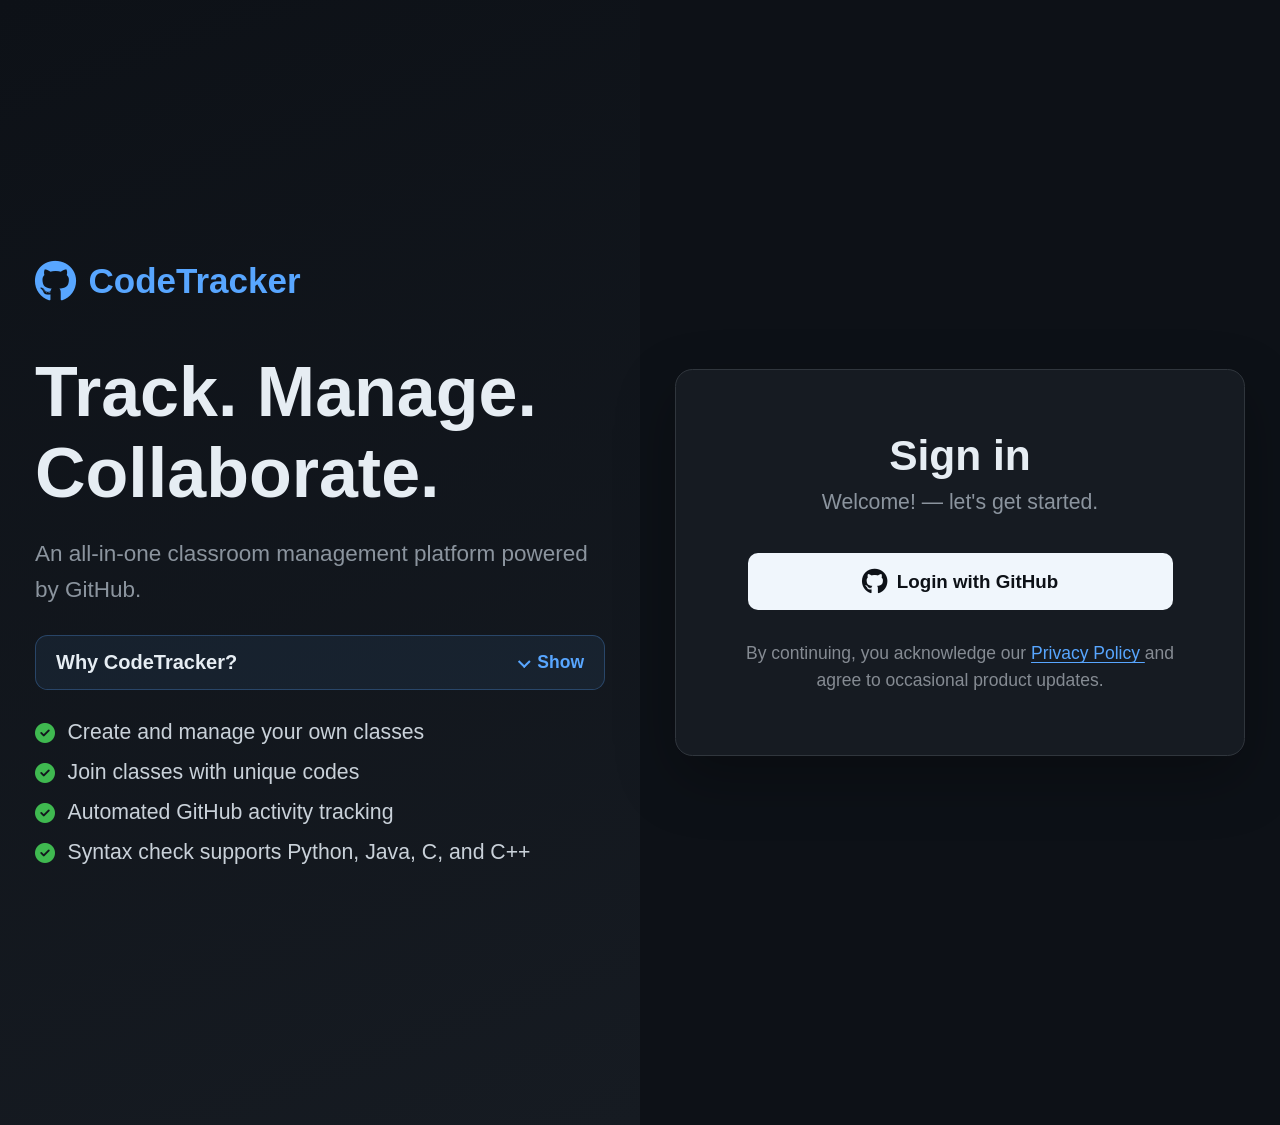
==== commit 4964c7e8: "remove tab-count" ====
--- a/dashboard/index.html
+++ b/dashboard/index.html
@@ -84,10 +84,10 @@
         <!-- Tabs -->
         <div class="tabs-container">
             <button class="tab-button active" data-tab="created">
-                My Classes <span class="tab-count">0</span>
+                My Classes
             </button>
             <button class="tab-button" data-tab="joined">
-                Joined Classes <span class="tab-count">0</span>
+                Joined Classes
             </button>
         </div>
 
@@ -532,4 +532,4 @@
     <script src="/frontend/script/chatbot.js"></script>
   <script src="/frontend/script/theme.js" data-codetracker-theme></script>
 </body>
-</html>+</html>
--- a/frontend/css/dashboard.css
+++ b/frontend/css/dashboard.css
@@ -92,15 +92,28 @@
         display: flex;
         gap: 6px;
         align-items: center;
+        flex-wrap: wrap;
         position: static;
     }
 
+    .action-buttons .btn {
+        height: 30px;
+        min-height: 30px;
+    }
+
+    .create-class {
+        width: 100px;
+    }
+
     .search-class {
-        width: 38px;
-        height: 38px;
+        width: 50px;
+        height: 30px;
+        min-height: 30px;
         justify-content: center;
-        padding: 0;
-        flex-shrink: 0;
+    }
+
+    .search-class i {
+        font-size: 8px;
     }
 
     .header-search {
@@ -1663,17 +1676,16 @@
 @media (max-width: 480px) {
     .dashboard-header { 
         padding: 0 10px; 
-        height: 48px; 
+        height: auto;
+        min-height: 48px;
+        padding-top: 5px;
+        padding-bottom: 5px;
     }
 
     .logo { font-size: 14px; gap: 6px; }
     .logo i { font-size: 17px; }
     .logo-text {
-        display: block;
-        max-width: 92px;
-        overflow: hidden;
-        text-overflow: ellipsis;
-        white-space: nowrap;
+        display: none;
     }
 
     .header-divider, .header-label, .user-info { display: none; }
@@ -1682,6 +1694,18 @@
     .action-buttons {
         gap: 4px;
         flex-shrink: 0;
+        justify-content: flex-end;
+    }
+
+    .action-buttons .btn {
+        height: 30px;
+        min-height: 30px;
+    }
+
+    .action-buttons .search-class {
+        width: 50px;
+        height: 30px;
+        min-height: 30px;
     }
 
     .header-search {
@@ -1833,7 +1857,16 @@
 
 /* ✅ Large Phones / Small Tablets */
 @media (max-width: 768px) {
-    .dashboard-header { padding: 0 14px; height: 50px; }
+    .dashboard-header {
+        padding: 6px 14px;
+        height: auto;
+        min-height: 50px;
+    }
+
+    .header-right {
+        flex-wrap: wrap;
+        justify-content: flex-end;
+    }
 
     .header-divider, .header-label { display: none; }
 
--- a/frontend/css/chatbot.css
+++ b/frontend/css/chatbot.css
@@ -1,345 +1,733 @@
-/* =========================
-   CODETRACKER AI CHATBOT
-   ========================= */
-
-html { zoom: 1.25; }
+/* ================================================================
+   Echo — CodeTracker chatbot
+   Fixed launcher, mobile-safe window and accessible hide/reveal mode.
+================================================================ */
+
+#chatbot-container,
+#chatbot-container * {
+  box-sizing: border-box;
+}
 
 #chatbot-container {
-    position: fixed;
-    bottom: 100px;
-    right: 25px;
-    z-index: 9999;
-}
-
-/* Floating Chat Button */
+  position: fixed;
+  right: max(18px, env(safe-area-inset-right));
+  bottom: max(18px, env(safe-area-inset-bottom));
+  z-index: 10020;
+  pointer-events: none;
+  font-family: -apple-system, BlinkMacSystemFont, "Segoe UI", Roboto, Oxygen,
+    Ubuntu, Cantarell, sans-serif;
+}
+
+#chatbot-toggle,
+#chatbot-reveal,
+#chatbot-window {
+  pointer-events: auto;
+}
+
 #chatbot-toggle {
-    width: 58px;
-    height: 58px;
-    border: none;
-    border-radius: 50%;
-    background: linear-gradient(135deg, #2563eb, #4f46e5);
-    color: #ffffff;
-    font-size: 23px;
-    cursor: pointer;
-
-    display: flex;
-    align-items: center;
-    justify-content: center;
-
-    box-shadow:
-        0 8px 20px rgba(37, 99, 235, 0.3),
-        0 4px 8px rgba(0, 0, 0, 0.12);
-
-    transition:
-        transform 0.25s ease,
-        opacity 0.25s ease,
-        box-shadow 0.25s ease;
-
-    animation: chatbotFloat 3s ease-in-out infinite;
+  position: relative;
+  display: inline-flex;
+  align-items: center;
+  justify-content: center;
+  min-width: 58px;
+  height: 58px;
+  padding: 0 18px;
+  overflow: hidden;
+  border: 0;
+  border-radius: 999px;
+  color: #ffffff;
+  background: linear-gradient(135deg, var(--color-primary, #2563eb), #6d5dfc);
+  box-shadow:
+    0 14px 32px rgba(37, 99, 235, 0.3),
+    0 4px 12px rgba(0, 0, 0, 0.18);
+  cursor: pointer;
+  user-select: none;
+  -webkit-tap-highlight-color: transparent;
+  transition:
+    transform 220ms cubic-bezier(0.22, 1, 0.36, 1),
+    box-shadow 220ms ease,
+    opacity 180ms ease,
+    filter 180ms ease;
+  animation: echoFloat 3.2s ease-in-out infinite;
+}
+
+.chatbot-toggle-content {
+  display: inline-flex;
+  align-items: center;
+  justify-content: center;
+  gap: 9px;
+  transform-origin: center;
+}
+
+#chatbot-toggle i {
+  font-size: 21px;
+}
+
+.chatbot-toggle-label {
+  font-size: 14px;
+  font-weight: 750;
+  letter-spacing: 0.01em;
 }
 
 #chatbot-toggle:hover {
-    transform: translateY(-3px) scale(1.06);
-    box-shadow:
-        0 12px 25px rgba(37, 99, 235, 0.4),
-        0 6px 12px rgba(0, 0, 0, 0.15);
+  transform: translateY(-2px) scale(1.015);
+  box-shadow:
+    0 18px 38px rgba(37, 99, 235, 0.36),
+    0 6px 14px rgba(0, 0, 0, 0.18);
 }
 
 #chatbot-toggle:active {
-    transform: scale(0.95);
-}
-
-/* Hide button when chat is open */
+  transform: translateY(0) scale(0.96);
+}
+
+#chatbot-toggle:focus-visible,
+#chatbot-reveal:focus-visible,
+.chatbot-icon-btn:focus-visible,
+#chatbot-send:focus-visible,
+#chatbot-input:focus-visible {
+  outline: 3px solid color-mix(in srgb, var(--color-primary, #2563eb) 38%, transparent);
+  outline-offset: 3px;
+}
+
+#chatbot-toggle.chatbot-launcher-entering {
+  animation: echoLauncherIn 260ms cubic-bezier(0.22, 1, 0.36, 1) both;
+}
+
+#chatbot-toggle.chatbot-launcher-exiting {
+  animation: echoLauncherOut 180ms ease both;
+}
+
 #chatbot-toggle.chatbot-toggle-hidden {
-    opacity: 0;
-    transform: scale(0.7);
-    pointer-events: none;
-}
-
-/* Chatbot Window */
+  opacity: 0;
+  visibility: hidden;
+  transform: translateY(8px) scale(0.8);
+  pointer-events: none;
+  animation: none;
+}
+
+/* Small edge control shown after the user hides the main AI launcher. */
+#chatbot-reveal {
+  position: fixed;
+  right: 0;
+  bottom: max(88px, calc(env(safe-area-inset-bottom) + 72px));
+  width: 38px;
+  height: 46px;
+  display: grid;
+  place-items: center;
+  padding: 0;
+  border: 1px solid color-mix(in srgb, var(--color-primary, #2563eb) 42%, var(--color-border, #d0d7de));
+  border-right: 0;
+  border-radius: 13px 0 0 13px;
+  color: #ffffff;
+  background: linear-gradient(135deg, var(--color-primary, #2563eb), #6d5dfc);
+  box-shadow: -6px 8px 20px rgba(0, 0, 0, 0.18);
+  cursor: pointer;
+  -webkit-tap-highlight-color: transparent;
+  transition:
+    width 170ms ease,
+    transform 170ms ease,
+    opacity 170ms ease,
+    filter 170ms ease;
+  animation: echoRevealIn 220ms cubic-bezier(0.22, 1, 0.36, 1) both;
+}
+
+#chatbot-reveal:hover {
+  width: 44px;
+  filter: brightness(1.06);
+}
+
+#chatbot-reveal:active {
+  transform: translateX(2px) scale(0.96);
+}
+
+#chatbot-reveal[hidden] {
+  display: none !important;
+}
+
 #chatbot-window {
-    position: fixed;
-
-    right: 25px;
-    bottom: 100px;
-
-    width: 360px !important;
-    min-width: 360px !important;
-    max-width: 360px !important;
-    height: 500px;
-
-    box-sizing: border-box;
-
-    display: flex;
-    flex-direction: column;
-
-    background: #ffffff;
-    border: 1px solid rgba(148, 163, 184, 0.25);
-    border-radius: 16px;
-
-    box-shadow:
-        0 20px 45px rgba(15, 23, 42, 0.18),
-        0 8px 20px rgba(15, 23, 42, 0.1);
-
-    overflow: hidden;
-
-    opacity: 0;
-    visibility: hidden;
-    transform: translateY(20px) scale(0.92);
-    transform-origin: bottom right;
-
-    transition:
-        opacity 0.25s ease,
-        transform 0.3s cubic-bezier(0.22, 1, 0.36, 1),
-        visibility 0.25s ease;
-}
-
-/* Open Animation */
+  position: fixed;
+  right: max(18px, env(safe-area-inset-right));
+  bottom: max(18px, env(safe-area-inset-bottom));
+  display: flex;
+  flex-direction: column;
+  width: min(390px, calc(100vw - 36px));
+  height: min(560px, calc(100vh - 36px));
+  min-width: 310px;
+  min-height: 360px;
+  max-width: calc(100vw - 36px);
+  max-height: calc(100vh - 36px);
+  overflow: hidden;
+  resize: both;
+  color: var(--color-text, #24292f);
+  background: var(--color-surface, #ffffff);
+  border: 1px solid var(--color-border, #d0d7de);
+  border-radius: 20px;
+  box-shadow:
+    0 28px 70px rgba(0, 0, 0, 0.25),
+    0 8px 24px rgba(0, 0, 0, 0.14);
+  opacity: 0;
+  visibility: hidden;
+  transform: translateY(18px) scale(0.96);
+  transform-origin: bottom right;
+  transition:
+    opacity 200ms ease,
+    transform 240ms cubic-bezier(0.22, 1, 0.36, 1),
+    visibility 200ms ease;
+}
+
+@supports (height: 100dvh) {
+  #chatbot-window {
+    height: min(560px, calc(100dvh - 36px));
+    max-height: calc(100dvh - 36px);
+  }
+}
+
 #chatbot-window.chatbot-open {
-    opacity: 1;
-    visibility: visible;
-    transform: translateY(0) scale(1);
-}
-
-/* Header */
+  opacity: 1;
+  visibility: visible;
+  transform: none;
+}
+
+#chatbot-window.chatbot-closing {
+  opacity: 0;
+  transform: translateY(14px) scale(0.96);
+}
+
+#chatbot-window.chatbot-maximized {
+  inset: max(10px, env(safe-area-inset-top))
+    max(10px, env(safe-area-inset-right))
+    max(10px, env(safe-area-inset-bottom))
+    max(10px, env(safe-area-inset-left));
+  width: auto !important;
+  height: auto !important;
+  max-width: none;
+  max-height: none;
+  resize: none;
+  border-radius: 18px;
+}
+
+#chatbot-window.chatbot-minimized {
+  width: min(390px, calc(100vw - 36px));
+  height: auto !important;
+  min-height: 0;
+  resize: none;
+}
+
+#chatbot-window.chatbot-minimized #chatbot-status,
+#chatbot-window.chatbot-minimized #chatbot-messages,
+#chatbot-window.chatbot-minimized #chatbot-input-area,
+#chatbot-window.chatbot-minimized .chatbot-resize-hint {
+  display: none;
+}
+
 #chatbot-header {
+  flex: 0 0 auto;
+  min-height: 66px;
+  padding: 10px 11px 10px 15px;
+  display: flex;
+  align-items: center;
+  justify-content: space-between;
+  gap: 10px;
+  color: #ffffff;
+  background: linear-gradient(135deg, var(--color-primary, #2563eb), #6d5dfc);
+}
+
+.chatbot-identity {
+  min-width: 0;
+  display: flex;
+  align-items: center;
+  gap: 10px;
+}
+
+.chatbot-avatar {
+  width: 38px;
+  height: 38px;
+  flex: 0 0 38px;
+  display: grid;
+  place-items: center;
+  border: 1px solid rgba(255, 255, 255, 0.22);
+  border-radius: 12px;
+  background: rgba(255, 255, 255, 0.18);
+}
+
+.chatbot-avatar i {
+  font-size: 18px;
+}
+
+.chatbot-identity-copy {
+  min-width: 0;
+  display: flex;
+  flex-direction: column;
+  line-height: 1.16;
+}
+
+.chatbot-identity-copy strong {
+  overflow: hidden;
+  font-size: 15px;
+  text-overflow: ellipsis;
+  white-space: nowrap;
+}
+
+.chatbot-identity-copy small {
+  margin-top: 3px;
+  color: rgba(255, 255, 255, 0.84);
+  font-size: 11px;
+  white-space: nowrap;
+}
+
+.chatbot-header-actions {
+  flex: 0 0 auto;
+  display: flex;
+  align-items: center;
+  gap: 2px;
+}
+
+.chatbot-icon-btn {
+  width: 32px;
+  height: 32px;
+  flex: 0 0 32px;
+  display: grid;
+  place-items: center;
+  padding: 0;
+  border: 0;
+  border-radius: 9px;
+  color: #ffffff;
+  background: transparent;
+  cursor: pointer;
+  -webkit-tap-highlight-color: transparent;
+  transition: background 160ms ease, transform 160ms ease;
+}
+
+.chatbot-icon-btn:hover {
+  background: rgba(255, 255, 255, 0.18);
+}
+
+.chatbot-icon-btn:active {
+  transform: scale(0.92);
+}
+
+.chatbot-status {
+  display: none;
+  flex: 0 0 auto;
+  padding: 7px 15px;
+  color: var(--color-muted, #57606a);
+  background: var(--color-surface-hover, #f6f8fa);
+  border-bottom: 1px solid var(--color-border, #d0d7de);
+  font-size: 12px;
+  line-height: 1.35;
+}
+
+.chatbot-status.is-visible {
+  display: block;
+}
+
+#chatbot-messages {
+  flex: 1 1 auto;
+  min-height: 0;
+  overflow-x: hidden;
+  overflow-y: auto;
+  overscroll-behavior: contain;
+  padding: 18px 16px 12px;
+  scroll-behavior: smooth;
+  background:
+    radial-gradient(
+      circle at 100% 0,
+      color-mix(in srgb, var(--color-primary, #2563eb) 8%, transparent),
+      transparent 32%
+    ),
+    var(--color-page, #f6f8fa);
+}
+
+.chatbot-welcome {
+  display: flex;
+  gap: 12px;
+  margin: 8px 2px 20px;
+  padding: 14px;
+  color: var(--color-text, #24292f);
+  background: var(--color-surface, #ffffff);
+  border: 1px solid var(--color-border, #d0d7de);
+  border-radius: 16px;
+  box-shadow: 0 5px 16px rgba(0, 0, 0, 0.05);
+}
+
+.chatbot-welcome-icon {
+  width: 36px;
+  height: 36px;
+  flex: 0 0 36px;
+  display: grid;
+  place-items: center;
+  color: #ffffff;
+  border-radius: 11px;
+  background: var(--color-primary, #2563eb);
+}
+
+.chatbot-welcome strong {
+  display: block;
+  margin-bottom: 4px;
+  color: var(--color-heading, #1f2328);
+}
+
+.chatbot-welcome p {
+  margin: 0;
+  color: var(--color-muted, #57606a);
+  font-size: 13px;
+  line-height: 1.5;
+}
+
+.chat-message {
+  display: flex;
+  flex-direction: column;
+  min-width: 0;
+  margin: 0 0 13px;
+}
+
+.chat-message-bubble {
+  max-width: 86%;
+  padding: 10px 13px;
+  overflow-wrap: anywhere;
+  word-break: break-word;
+  white-space: pre-wrap;
+  font-size: 13.5px;
+  line-height: 1.52;
+  border-radius: 15px;
+  box-shadow: 0 3px 10px rgba(0, 0, 0, 0.06);
+}
+
+.chat-message-bubble strong {
+  color: inherit;
+}
+
+.bot-message {
+  align-items: flex-start;
+}
+
+.bot-message .chat-message-bubble {
+  color: var(--color-text, #24292f);
+  background: var(--color-surface, #ffffff);
+  border: 1px solid var(--color-border, #d0d7de);
+  border-bottom-left-radius: 5px;
+}
+
+.user-message {
+  align-items: flex-end;
+}
+
+.user-message .chat-message-bubble {
+  color: #ffffff;
+  background: linear-gradient(135deg, var(--color-primary, #2563eb), #5b52e8);
+  border-bottom-right-radius: 5px;
+}
+
+.chat-message-meta {
+  margin-top: 4px;
+  padding: 0 5px;
+  color: var(--color-muted, #57606a);
+  font-size: 10px;
+}
+
+.chatbot-thinking .chat-message-bubble {
+  opacity: 0.72;
+  font-style: italic;
+}
+
+.chat-message-animation {
+  animation: echoMessageIn 200ms ease both;
+}
+
+#chatbot-input-area {
+  flex: 0 0 auto;
+  display: flex;
+  align-items: flex-end;
+  gap: 9px;
+  padding: 12px;
+  padding-bottom: max(12px, env(safe-area-inset-bottom));
+  background: var(--color-surface, #ffffff);
+  border-top: 1px solid var(--color-border, #d0d7de);
+}
+
+#chatbot-input {
+  flex: 1 1 auto;
+  min-width: 0;
+  min-height: 42px;
+  max-height: 120px;
+  padding: 10px 12px;
+  resize: none;
+  color: var(--color-text, #24292f);
+  caret-color: var(--color-primary, #2563eb);
+  background: var(--color-page, #f6f8fa);
+  border: 1px solid var(--color-border, #d0d7de);
+  border-radius: 12px;
+  font: inherit;
+  font-size: 13px;
+  line-height: 1.45;
+  outline: none;
+}
+
+#chatbot-input:focus {
+  border-color: var(--color-primary, #2563eb);
+  box-shadow: 0 0 0 3px color-mix(in srgb, var(--color-primary, #2563eb) 20%, transparent);
+}
+
+#chatbot-input::placeholder {
+  color: var(--color-muted, #57606a);
+  opacity: 1;
+}
+
+#chatbot-send {
+  flex: 0 0 auto;
+  min-width: 46px;
+  height: 42px;
+  padding: 0 13px;
+  display: inline-flex;
+  align-items: center;
+  justify-content: center;
+  gap: 7px;
+  border: 0;
+  border-radius: 12px;
+  color: #ffffff;
+  background: var(--color-primary, #2563eb);
+  font-weight: 700;
+  cursor: pointer;
+  -webkit-tap-highlight-color: transparent;
+  transition: transform 160ms ease, filter 160ms ease, opacity 160ms ease;
+}
+
+#chatbot-send:hover {
+  filter: brightness(1.08);
+  transform: translateY(-1px);
+}
+
+#chatbot-send:disabled {
+  opacity: 0.55;
+  cursor: not-allowed;
+  transform: none;
+}
+
+#chatbot-send.is-loading i {
+  animation: echoPulse 800ms ease-in-out infinite alternate;
+}
+
+.chatbot-resize-hint {
+  position: absolute;
+  right: 5px;
+  bottom: 4px;
+  color: var(--color-muted, #57606a);
+  opacity: 0.45;
+  font-size: 9px;
+  pointer-events: none;
+}
+
+.sr-only {
+  position: absolute !important;
+  width: 1px !important;
+  height: 1px !important;
+  padding: 0 !important;
+  margin: -1px !important;
+  overflow: hidden !important;
+  clip: rect(0, 0, 0, 0) !important;
+  white-space: nowrap !important;
+  border: 0 !important;
+}
+
+html[data-theme="light"] #chatbot-window,
+html[data-theme="light"] #chatbot-input-area,
+html[data-theme="light"] .chatbot-welcome,
+html[data-theme="light"] .bot-message .chat-message-bubble {
+  color: #24292f;
+  background-color: #ffffff;
+  border-color: #c7d0d9;
+}
+
+html[data-theme="light"] #chatbot-messages,
+html[data-theme="light"] #chatbot-input {
+  color: #24292f;
+  background-color: #f4f7fa;
+  border-color: #b8c2cc;
+}
+
+html[data-theme="light"] :where(
+  .chatbot-welcome p,
+  .chat-message-meta,
+  .chatbot-status,
+  #chatbot-input::placeholder
+) {
+  color: #4b5563 !important;
+  opacity: 1;
+}
+
+@keyframes echoFloat {
+  0%, 100% { transform: translateY(0); }
+  50% { transform: translateY(-4px); }
+}
+
+@keyframes echoLauncherIn {
+  from { opacity: 0; transform: translateY(10px) scale(0.78); }
+  70% { opacity: 1; transform: translateY(-2px) scale(1.035); }
+  to { opacity: 1; transform: none; }
+}
+
+@keyframes echoLauncherOut {
+  from { opacity: 1; transform: none; }
+  to { opacity: 0; transform: translateY(8px) scale(0.78); }
+}
+
+@keyframes echoRevealIn {
+  from { opacity: 0; transform: translateX(100%); }
+  to { opacity: 1; transform: none; }
+}
+
+@keyframes echoMessageIn {
+  from { opacity: 0; transform: translateY(6px); }
+  to { opacity: 1; transform: none; }
+}
+
+@keyframes echoPulse {
+  from { transform: translateX(-1px); opacity: 0.65; }
+  to { transform: translateX(1px); opacity: 1; }
+}
+
+@media (max-width: 700px) {
+  #chatbot-container {
+    right: max(12px, env(safe-area-inset-right));
+    bottom: max(12px, env(safe-area-inset-bottom));
+  }
+
+  #chatbot-toggle {
+    width: 56px;
+    min-width: 56px;
+    height: 56px;
+    padding: 0;
+  }
+
+  .chatbot-toggle-label {
+    display: none;
+  }
+
+  #chatbot-window,
+  #chatbot-window.chatbot-minimized {
+    right: max(8px, env(safe-area-inset-right));
+    bottom: max(8px, env(safe-area-inset-bottom));
+    width: calc(100vw - max(16px, env(safe-area-inset-left) + env(safe-area-inset-right))) !important;
+    max-width: calc(100vw - max(16px, env(safe-area-inset-left) + env(safe-area-inset-right)));
+    height: min(620px, calc(100vh - 16px));
+    max-height: calc(100vh - 16px);
+    min-width: 0;
+    min-height: min(360px, calc(100vh - 16px));
+    resize: none;
+    border-radius: 17px;
+  }
+
+  @supports (height: 100dvh) {
+    #chatbot-window,
+    #chatbot-window.chatbot-minimized {
+      height: min(620px, calc(100dvh - 16px));
+      max-height: calc(100dvh - 16px);
+      min-height: min(360px, calc(100dvh - 16px));
+    }
+  }
+
+  #chatbot-window.chatbot-maximized {
+    inset: 0;
+    width: auto !important;
+    height: auto !important;
+    max-width: none;
+    max-height: none;
+    border-radius: 0;
+  }
+
+  .chatbot-resize-hint {
+    display: none;
+  }
+}
+
+@media (max-width: 480px) {
+  #chatbot-header {
     min-height: 60px;
-    padding: 0 18px;
-
-    display: flex;
-    align-items: center;
-    justify-content: space-between;
-
-    background: linear-gradient(135deg, #2563eb, #4f46e5);
-    color: #ffffff;
-}
-
-#chatbot-header > div {
-    display: flex;
-    align-items: center;
-    gap: 9px;
-}
-
-#chatbot-header span {
-    font-size: 15px;
-    font-weight: 600;
-}
-
-#chatbot-header i {
-    font-size: 18px;
-}
-
-/* Close Button */
-#chatbot-close {
+    padding: 8px 7px 8px 11px;
+    gap: 6px;
+  }
+
+  .chatbot-avatar {
     width: 34px;
     height: 34px;
-
-    display: flex;
-    align-items: center;
-    justify-content: center;
-
-    border: none;
-    border-radius: 50%;
-
-    background: transparent;
-    color: #ffffff;
-
-    font-size: 24px;
-    cursor: pointer;
-
-    transition:
-        background-color 0.2s ease,
-        transform 0.2s ease;
-}
-
-#chatbot-close:hover {
-    background: rgba(255, 255, 255, 0.15);
-    transform: rotate(90deg);
-}
-
-/* Messages */
-#chatbot-messages {
-    flex: 1;
-    padding: 18px;
-
-    overflow-y: auto;
-
-    background: #f8fafc;
-
-    scroll-behavior: smooth;
-}
-
-/* Shared Message Style */
-.bot-message,
-.user-message {
-    max-width: 82%;
-    padding: 11px 14px;
-    margin-bottom: 12px;
-
-    font-size: 14px;
-    line-height: 1.5;
-
-    word-break: break-word;
-}
-
-/* Bot */
-.bot-message {
-    white-space: pre-wrap;
-    margin-right: auto;
-
-    background: #ffffff;
-    color: #334155;
-
-    border: 1px solid #e2e8f0;
-    border-radius: 14px 14px 14px 4px;
-
-    box-shadow: 0 2px 5px rgba(15, 23, 42, 0.05);
-}
-
-/* User */
-.user-message {
-    margin-left: auto;
-
-    background: linear-gradient(135deg, #2563eb, #4f46e5);
-    color: #ffffff;
-
-    border-radius: 14px 14px 4px 14px;
-
-    box-shadow: 0 3px 8px rgba(37, 99, 235, 0.18);
-}
-
-/* Message Animation */
-.chat-message-animation {
-    animation: messageAppear 0.3s ease forwards;
-}
-
-/* Input Area */
-#chatbot-input-area {
-    display: flex;
-    align-items: center;
-    gap: 8px;
-
-    padding: 12px;
-
-    background: #ffffff;
-    border-top: 1px solid #e2e8f0;
-}
-
-/* Input */
-#chatbot-input {
-    flex: 1;
-
-    padding: 11px 13px;
-
-    border: 1px solid #cbd5e1;
-    border-radius: 9px;
-
-    background: #f8fafc;
-    color: #0f172a;
-
-    font-size: 14px;
-    outline: none;
-
-    transition:
-        border-color 0.2s ease,
-        box-shadow 0.2s ease,
-        background-color 0.2s ease;
-}
-
-#chatbot-input:focus {
-    border-color: #2563eb;
-    background: #ffffff;
-
-    box-shadow: 0 0 0 3px rgba(37, 99, 235, 0.12);
-}
-
-/* Send Button */
-#chatbot-send {
-    padding: 11px 16px;
-
-    border: none;
-    border-radius: 9px;
-
-    background: #2563eb;
-    color: #ffffff;
-
-    font-size: 14px;
-    font-weight: 600;
-
-    cursor: pointer;
-
-    transition:
-        background-color 0.2s ease,
-        transform 0.2s ease;
-}
-
-#chatbot-send:hover {
-    background: #1d4ed8;
-    transform: translateY(-1px);
-}
-
-#chatbot-send:active {
-    transform: scale(0.96);
-}
-
-#chatbot-send:disabled {
-    opacity: 0.6;
-    cursor: not-allowed;
-}
-
-/* Scrollbar */
-#chatbot-messages::-webkit-scrollbar {
-    width: 6px;
-}
-
-#chatbot-messages::-webkit-scrollbar-track {
-    background: transparent;
-}
-
-#chatbot-messages::-webkit-scrollbar-thumb {
-    background: #cbd5e1;
+    flex-basis: 34px;
     border-radius: 10px;
-}
-
-/* Floating Animation */
-@keyframes chatbotFloat {
-    0%,
-    100% {
-        transform: translateY(0);
-    }
-
-    50% {
-        transform: translateY(-5px);
-    }
-}
-
-/* Message Animation */
-@keyframes messageAppear {
-    from {
-        opacity: 0;
-        transform: translateY(8px);
-    }
-
-    to {
-        opacity: 1;
-        transform: translateY(0);
-    }
-}
-
-/* Mobile */
-@media (max-width: 480px) {
-    #chatbot-container {
-        right: 15px;
-        bottom: 90px;
-    }
-
-    #chatbot-window {
-        position: fixed;
-
-        width: calc(100vw - 30px);
-        height: 70vh;
-
-        right: 15px;
-        bottom: 80px;
-    }
-}
+  }
+
+  .chatbot-identity {
+    gap: 7px;
+  }
+
+  .chatbot-identity-copy small {
+    display: none;
+  }
+
+  .chatbot-header-actions {
+    gap: 0;
+  }
+
+  .chatbot-icon-btn {
+    width: 30px;
+    height: 30px;
+    flex-basis: 30px;
+    border-radius: 8px;
+  }
+
+  #chatbot-messages {
+    padding: 14px 11px 10px;
+  }
+
+  #chatbot-input-area {
+    gap: 7px;
+    padding: 9px;
+    padding-bottom: max(9px, env(safe-area-inset-bottom));
+  }
+
+  #chatbot-send {
+    width: 42px;
+    min-width: 42px;
+    padding: 0;
+  }
+
+  #chatbot-send span {
+    display: none;
+  }
+}
+
+@media (max-width: 350px) {
+  .chatbot-identity-copy {
+    display: none;
+  }
+
+  #chatbot-header {
+    justify-content: flex-end;
+  }
+}
+
+@media (max-height: 520px) and (orientation: landscape) {
+  #chatbot-window,
+  #chatbot-window.chatbot-minimized {
+    top: 6px;
+    bottom: 6px;
+    height: auto;
+    min-height: 0;
+    max-height: none;
+  }
+
+  #chatbot-header {
+    min-height: 52px;
+    padding-block: 6px;
+  }
+}
+
+@media (prefers-reduced-motion: reduce) {
+  #chatbot-toggle,
+  #chatbot-reveal,
+  #chatbot-window,
+  .chat-message-animation,
+  #chatbot-send.is-loading i {
+    animation: none !important;
+    transition: none !important;
+    scroll-behavior: auto !important;
+  }
+}
--- a/frontend/css/theme.css
+++ b/frontend/css/theme.css
@@ -294,8 +294,8 @@
 }
 
 :where(.btn-secondary, .btn.cancel, .tab-button, .tab-btn, .tracked-filter-btn, .dropdown-btn):hover {
-  background-color: var(--color-border) !important;
-  color: var(--color-heading) !important;
+  background-color: rgba(59, 130, 246, 0.14) !important;
+  color: var(--color-text) !important;
 }
 
 /* Floating theme control. theme.js creates it when a page has none. */
@@ -452,3 +452,219 @@
     animation-iteration-count: 1 !important;
   }
 }
+
+/* ================================================================
+   Mobile layout and light-mode contrast hardening
+   Added for authenticated CodeTracker pages.
+================================================================ */
+
+html[data-theme="light"] {
+  /* Darker secondary text keeps helper copy readable on white cards. */
+  --color-muted: #4b5563;
+  --color-subtle: #53606d;
+  --color-subtle-text: #57606a;
+  --color-border: #c7d0d9;
+  --color-border-strong: #9da8b3;
+  --color-surface-hover: #edf1f5;
+  --color-surface-raised: #f2f5f8;
+}
+
+html[data-theme="light"] :where(
+  .welcome-subtitle,
+  .students-subtitle,
+  .section-subtitle,
+  .activity-description,
+  .assignment-description,
+  .class-description,
+  .announcement-meta-row,
+  .announcement-item-meta,
+  .announcement-item-time,
+  .profile-info small,
+  .form-hint,
+  .helper-text,
+  .supporting-text,
+  .meta-label,
+  .stat-label,
+  .empty-state,
+  .progress-label-row,
+  .modal-subtitle,
+  .chat-message-meta
+) {
+  color: var(--color-muted) !important;
+  opacity: 1 !important;
+}
+
+html[data-theme="light"] :where(
+  .welcome-container,
+  .tutorial-card,
+  .announcement-item,
+  .announcement-attachment-media,
+  .activity-card,
+  .student-card,
+  .classroom-card,
+  .submission-card,
+  .details-card
+) {
+  color: var(--color-text) !important;
+  background-color: var(--color-surface) !important;
+  border-color: var(--color-border) !important;
+}
+
+html[data-theme="light"] :where(
+  .welcome-container h1,
+  .welcome-container p,
+  .tutorial-icon,
+  .floating-dropdown-btn::after,
+  .announcement-item-message,
+  .announcement-attachment-media,
+  .announcement-attachment-media:hover
+) {
+  color: var(--color-heading) !important;
+}
+
+html[data-theme="light"] :where(
+  .floating-dropdown-btn,
+  .welcome-hide-btn,
+  .toggle-password
+) {
+  color: var(--color-heading) !important;
+  background-color: var(--color-surface) !important;
+  border-color: var(--color-border) !important;
+}
+
+html[data-theme="light"] :where(
+  .announcement-item-action,
+  .announcement-attachment-link,
+  .announcement-attachment-media
+) {
+  color: var(--color-text) !important;
+  background-color: var(--color-surface) !important;
+  border-color: var(--color-border) !important;
+}
+
+html[data-theme="light"] :where(
+  .announcement-item-action:hover,
+  .announcement-attachment-link:hover,
+  .announcement-attachment-media:hover
+) {
+  color: var(--color-primary) !important;
+  border-color: var(--color-primary) !important;
+  background-color: var(--color-primary-soft) !important;
+}
+
+html[data-theme="light"] :where(
+  .status-chip.pending,
+  .status-pill.pending,
+  .activity-status-chip.pending,
+  .activity-status-chip.draft
+) {
+  color: #7a4b00 !important;
+  background: #fff4d6 !important;
+  border-color: #d8a84f !important;
+}
+
+html[data-theme="light"] :where(
+  .status-chip.submitted,
+  .status-pill.submitted,
+  .activity-status-chip.submitted,
+  .activity-status-chip.published
+) {
+  color: #0757a6 !important;
+  background: #e7f2ff !important;
+  border-color: #79aee8 !important;
+}
+
+html[data-theme="light"] :where(
+  .status-chip.graded,
+  .status-pill.graded,
+  .activity-status-chip.graded,
+  .activity-status-chip.closed
+) {
+  color: #146c2e !important;
+  background: #e7f7ec !important;
+  border-color: #76bd88 !important;
+}
+
+html[data-theme="light"] :where(
+  .status-chip.late,
+  .status-pill.late,
+  .assignment-menu-item.danger
+) {
+  color: #b4232f !important;
+}
+
+html[data-theme="light"] :where(
+  .status-chip.none,
+  .activity-status-chip.archived,
+  .activity-status-chip.none
+) {
+  color: #4b5563 !important;
+  background: #eef1f4 !important;
+  border-color: #aeb7c1 !important;
+}
+
+html[data-theme="light"] :where(
+  .btn.cancel,
+  .btn-secondary,
+  .tab-button,
+  .tab-btn,
+  .tracked-filter-btn,
+  .dropdown-btn,
+  .assignment-menu-item
+) {
+  color: var(--color-text) !important;
+}
+
+html[data-theme="light"] .tab-button.active,
+html[data-theme="light"] .tab-btn.active {
+  color: #ffffff !important;
+}
+
+html[data-theme="light"] .tab-button.active:hover,
+html[data-theme="light"] .tab-btn.active:hover {
+  color: #ffffff !important;
+}
+
+html[data-theme="light"] :where(
+  .modal-content,
+  .profile-dropdown,
+  .professor-dropdown,
+  .dropdown-menu
+) {
+  color: var(--color-text) !important;
+}
+
+html[data-theme="light"] :where(code, pre, .code-block, .syntax-code) {
+  color: #1f2328 !important;
+  background-color: #f0f3f6 !important;
+  border-color: var(--color-border) !important;
+}
+
+/* Several page styles use desktop zoom. Disable it on smaller screens so
+   fixed menus, text and modal measurements remain inside the viewport. */
+@media (max-width: 768px) {
+  html {
+    zoom: 1 !important;
+    text-size-adjust: 100%;
+    -webkit-text-size-adjust: 100%;
+  }
+
+  body {
+    min-width: 0 !important;
+    overflow-x: hidden;
+  }
+
+  :where(.modal-content, .profile-dropdown, .professor-dropdown, .dropdown-menu) {
+    max-width: calc(100vw - 24px) !important;
+  }
+}
+
+@media (max-width: 420px) {
+  :where(h1, .welcome-title) {
+    overflow-wrap: anywhere;
+  }
+
+  :where(.btn, button, select, input, textarea) {
+    max-width: 100%;
+  }
+}
